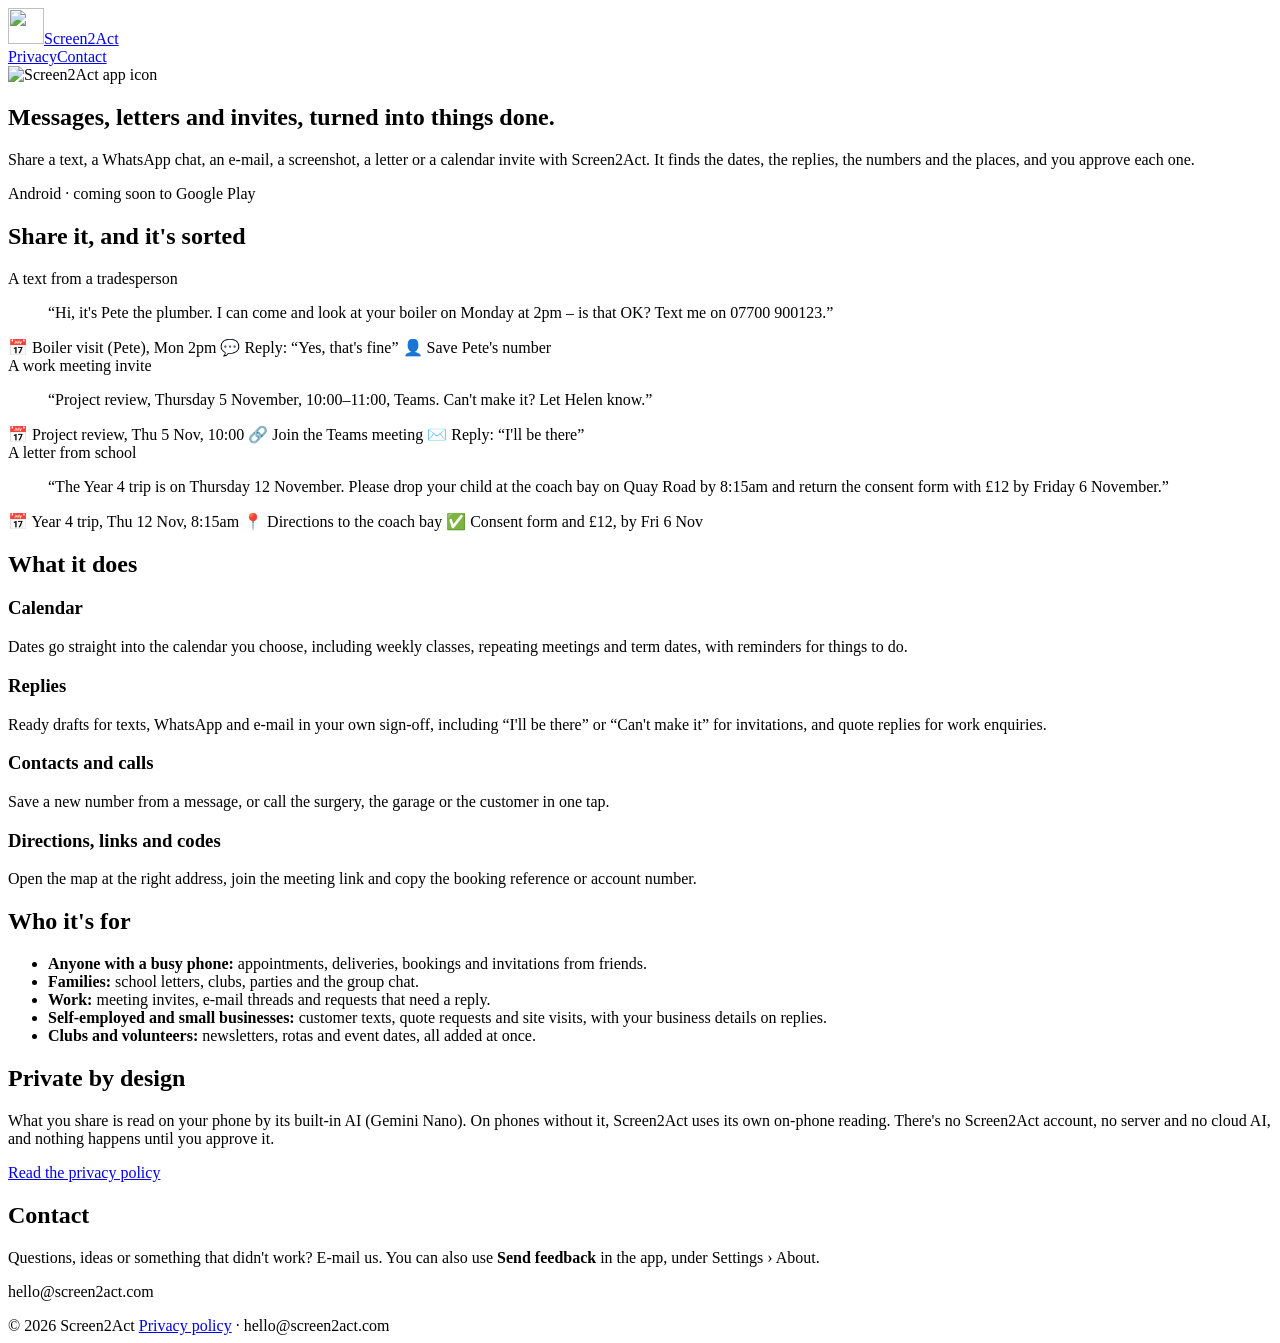
==== index.html @ 89990b45 "Add files via upload" ====
<!doctype html>
<html lang="en-GB">
<head>
<meta charset="utf-8">
<meta name="viewport" content="width=device-width, initial-scale=1, viewport-fit=cover">
<title>Screen2Act</title>
<meta name="description" content="Screen2Act turns messages, e-mails, letters, screenshots and invites into calendar dates, replies, contacts and to-dos, on your Android phone. Private by design.">
<link rel="icon" href="/favicon.ico" sizes="any">
<link rel="icon" type="image/png" href="/assets/favicon-32.png">
<link rel="apple-touch-icon" href="/assets/apple-touch-icon.png">
<link rel="stylesheet" href="/assets/site.css">
</head>
<body>
<div class="wrap">
  <header class="top">
    <a class="brand" href="/"><img src="/assets/logo.png" alt="" width="36" height="36">Screen2Act</a>
    <nav><a href="/privacy/">Privacy</a><a href="#contact">Contact</a></nav>
  </header>

  <main>
    <section class="hero">
      <img class="icon" src="/assets/logo.png" alt="Screen2Act app icon" width="88" height="88">
      <h1>Messages, letters and invites, turned into things done.</h1>
      <p class="lead">Share a text, a WhatsApp chat, an e-mail, a screenshot, a letter or a calendar invite with Screen2Act. It finds the dates, the replies, the numbers and the places, and you approve each one.</p>
      <span class="badge">Android · coming soon to Google Play</span>
    </section>

    <section aria-label="Examples">
      <h2>Share it, and it's sorted</h2>
      <div class="examples">
        <div class="example">
          <span class="from">A text from a tradesperson</span>
          <blockquote>“Hi, it's Pete the plumber. I can come and look at your boiler on Monday at 2pm – is that OK? Text me on 07700 900123.”</blockquote>
          <div class="chips">
            <span class="chip">📅 Boiler visit (Pete), Mon 2pm</span>
            <span class="chip">💬 Reply: “Yes, that's fine”</span>
            <span class="chip">👤 Save Pete's number</span>
          </div>
        </div>
        <div class="example">
          <span class="from">A work meeting invite</span>
          <blockquote>“Project review, Thursday 5 November, 10:00–11:00, Teams. Can't make it? Let Helen know.”</blockquote>
          <div class="chips">
            <span class="chip">📅 Project review, Thu 5 Nov, 10:00</span>
            <span class="chip">🔗 Join the Teams meeting</span>
            <span class="chip">✉️ Reply: “I'll be there”</span>
          </div>
        </div>
        <div class="example">
          <span class="from">A letter from school</span>
          <blockquote>“The Year 4 trip is on Thursday 12 November. Please drop your child at the coach bay on Quay Road by 8:15am and return the consent form with £12 by Friday 6 November.”</blockquote>
          <div class="chips">
            <span class="chip">📅 Year 4 trip, Thu 12 Nov, 8:15am</span>
            <span class="chip">📍 Directions to the coach bay</span>
            <span class="chip">✅ Consent form and £12, by Fri 6 Nov</span>
          </div>
        </div>
      </div>
    </section>

    <section>
      <h2>What it does</h2>
      <div class="features">
        <div><h3>Calendar</h3><p>Dates go straight into the calendar you choose, including weekly classes, repeating meetings and term dates, with reminders for things to do.</p></div>
        <div><h3>Replies</h3><p>Ready drafts for texts, WhatsApp and e-mail in your own sign-off, including “I'll be there” or “Can't make it” for invitations, and quote replies for work enquiries.</p></div>
        <div><h3>Contacts and calls</h3><p>Save a new number from a message, or call the surgery, the garage or the customer in one tap.</p></div>
        <div><h3>Directions, links and codes</h3><p>Open the map at the right address, join the meeting link and copy the booking reference or account number.</p></div>
      </div>
    </section>

    <section>
      <h2>Who it's for</h2>
      <ul>
        <li><strong>Anyone with a busy phone:</strong> appointments, deliveries, bookings and invitations from friends.</li>
        <li><strong>Families:</strong> school letters, clubs, parties and the group chat.</li>
        <li><strong>Work:</strong> meeting invites, e-mail threads and requests that need a reply.</li>
        <li><strong>Self-employed and small businesses:</strong> customer texts, quote requests and site visits, with your business details on replies.</li>
        <li><strong>Clubs and volunteers:</strong> newsletters, rotas and event dates, all added at once.</li>
      </ul>
    </section>

    <section class="promise">
      <h2>Private by design</h2>
      <p>What you share is read on your phone by its built-in AI (Gemini Nano). On phones without it, Screen2Act uses its own on-phone reading. There's no Screen2Act account, no server and no cloud AI, and nothing happens until you approve it.</p>
      <p><a href="/privacy/">Read the privacy policy</a></p>
    </section>

    <section id="contact">
      <h2>Contact</h2>
      <p>Questions, ideas or something that didn't work? E-mail us. You can also use <strong>Send feedback</strong> in the app, under Settings › About.</p>
      <p class="mail">hello@screen2act.com</p>
    </section>
  </main>

  <footer>
    <span>© 2026 Screen2Act</span>
    <span><a href="/privacy/">Privacy policy</a> · hello@screen2act.com</span>
  </footer>
</div>
</body>
</html>
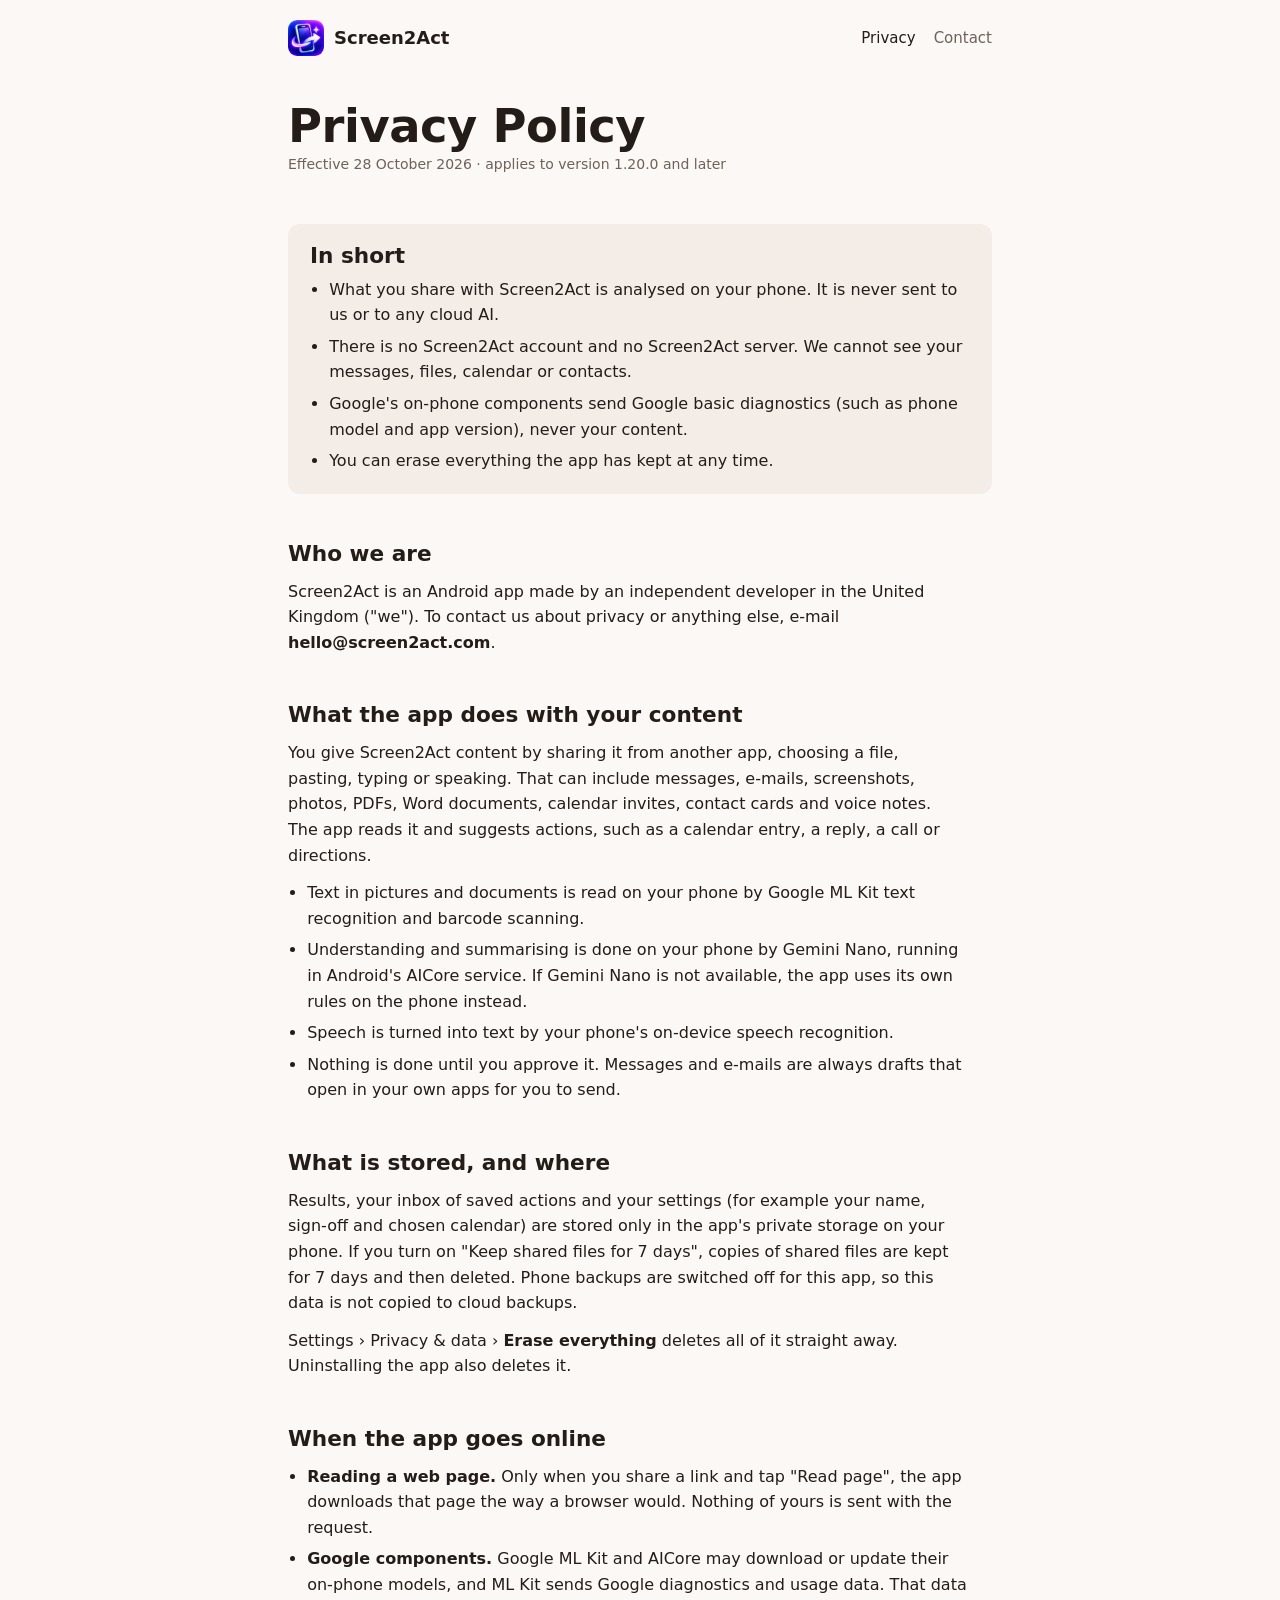
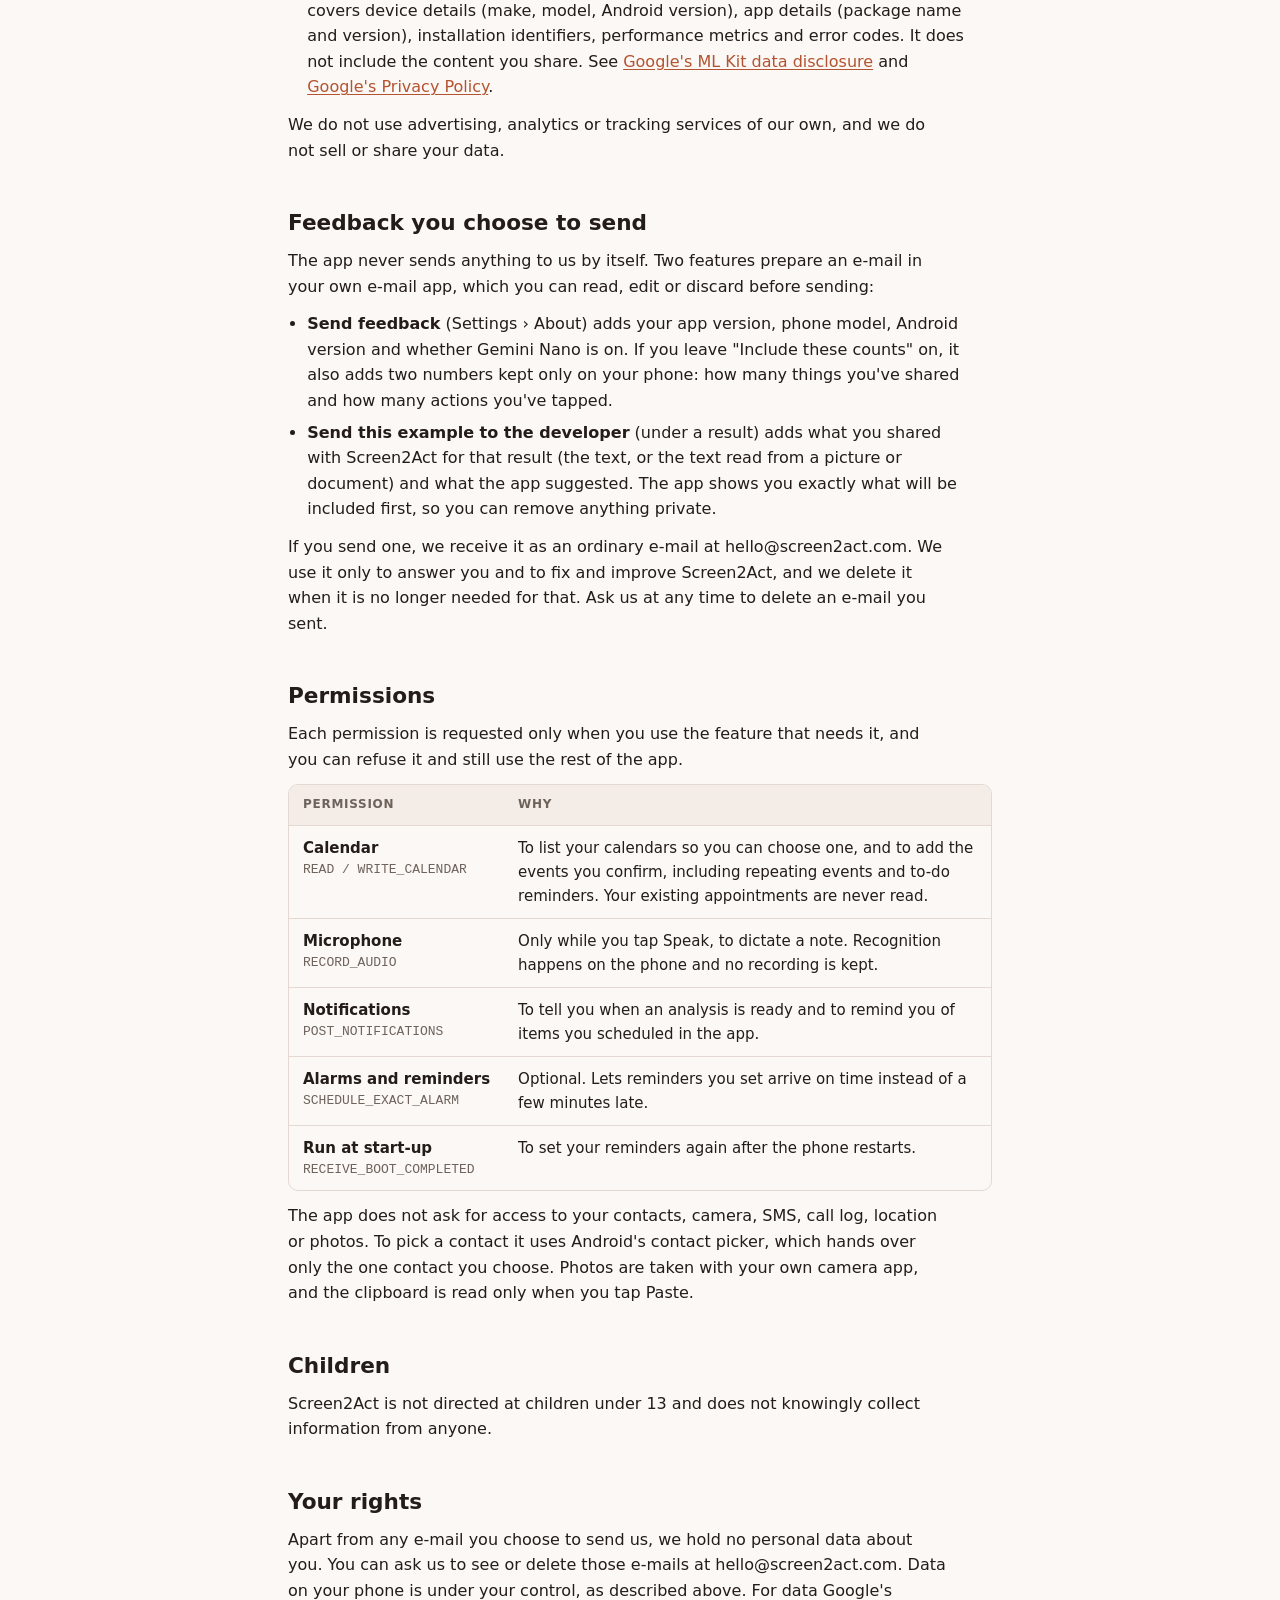
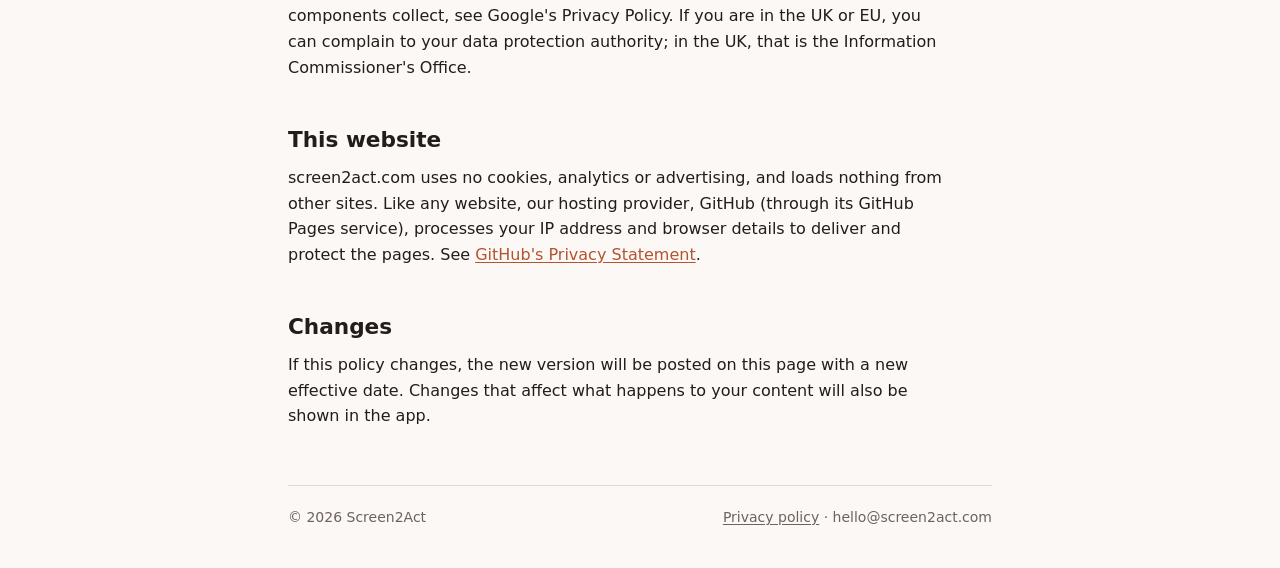
==== commit 4496fe5c: "Add files via upload" ====
--- a/index.html
+++ b/index.html
@@ -3,8 +3,8 @@
 <head>
 <meta charset="utf-8">
 <meta name="viewport" content="width=device-width, initial-scale=1, viewport-fit=cover">
-<title>Screen2Act</title>
-<meta name="description" content="Screen2Act turns messages, e-mails, letters, screenshots and invites into calendar dates, replies, contacts and to-dos, on your Android phone. Private by design.">
+<title>Privacy Policy · Screen2Act</title>
+<meta name="description" content="How Screen2Act handles your information: everything you share is analysed on your phone and never sent to us.">
 <link rel="icon" href="/favicon.ico" sizes="any">
 <link rel="icon" type="image/png" href="/assets/favicon-32.png">
 <link rel="apple-touch-icon" href="/assets/apple-touch-icon.png">
@@ -14,82 +14,105 @@
 <div class="wrap">
   <header class="top">
     <a class="brand" href="/"><img src="/assets/logo.png" alt="" width="36" height="36">Screen2Act</a>
-    <nav><a href="/privacy/">Privacy</a><a href="#contact">Contact</a></nav>
+    <nav><a href="/privacy/" aria-current="page">Privacy</a><a href="/#contact">Contact</a></nav>
   </header>
 
   <main>
-    <section class="hero">
-      <img class="icon" src="/assets/logo.png" alt="Screen2Act app icon" width="88" height="88">
-      <h1>Messages, letters and invites, turned into things done.</h1>
-      <p class="lead">Share a text, a WhatsApp chat, an e-mail, a screenshot, a letter or a calendar invite with Screen2Act. It finds the dates, the replies, the numbers and the places, and you approve each one.</p>
-      <span class="badge">Android · coming soon to Google Play</span>
-    </section>
+  <header>
+        <h1>Privacy Policy</h1>
+    <p class="meta">Effective 28 October 2026 · applies to version 1.20.0 and later</p>
+  </header>
 
-    <section aria-label="Examples">
-      <h2>Share it, and it's sorted</h2>
-      <div class="examples">
-        <div class="example">
-          <span class="from">A text from a tradesperson</span>
-          <blockquote>“Hi, it's Pete the plumber. I can come and look at your boiler on Monday at 2pm – is that OK? Text me on 07700 900123.”</blockquote>
-          <div class="chips">
-            <span class="chip">📅 Boiler visit (Pete), Mon 2pm</span>
-            <span class="chip">💬 Reply: “Yes, that's fine”</span>
-            <span class="chip">👤 Save Pete's number</span>
-          </div>
-        </div>
-        <div class="example">
-          <span class="from">A work meeting invite</span>
-          <blockquote>“Project review, Thursday 5 November, 10:00–11:00, Teams. Can't make it? Let Helen know.”</blockquote>
-          <div class="chips">
-            <span class="chip">📅 Project review, Thu 5 Nov, 10:00</span>
-            <span class="chip">🔗 Join the Teams meeting</span>
-            <span class="chip">✉️ Reply: “I'll be there”</span>
-          </div>
-        </div>
-        <div class="example">
-          <span class="from">A letter from school</span>
-          <blockquote>“The Year 4 trip is on Thursday 12 November. Please drop your child at the coach bay on Quay Road by 8:15am and return the consent form with £12 by Friday 6 November.”</blockquote>
-          <div class="chips">
-            <span class="chip">📅 Year 4 trip, Thu 12 Nov, 8:15am</span>
-            <span class="chip">📍 Directions to the coach bay</span>
-            <span class="chip">✅ Consent form and £12, by Fri 6 Nov</span>
-          </div>
-        </div>
-      </div>
-    </section>
+  <div class="short">
+    <h2>In short</h2>
+    <ul>
+      <li>What you share with Screen2Act is analysed on your phone. It is never sent to us or to any cloud AI.</li>
+      <li>There is no Screen2Act account and no Screen2Act server. We cannot see your messages, files, calendar or contacts.</li>
+      <li>Google's on-phone components send Google basic diagnostics (such as phone model and app version), never your content.</li>
+      <li>You can erase everything the app has kept at any time.</li>
+    </ul>
+  </div>
 
-    <section>
-      <h2>What it does</h2>
-      <div class="features">
-        <div><h3>Calendar</h3><p>Dates go straight into the calendar you choose, including weekly classes, repeating meetings and term dates, with reminders for things to do.</p></div>
-        <div><h3>Replies</h3><p>Ready drafts for texts, WhatsApp and e-mail in your own sign-off, including “I'll be there” or “Can't make it” for invitations, and quote replies for work enquiries.</p></div>
-        <div><h3>Contacts and calls</h3><p>Save a new number from a message, or call the surgery, the garage or the customer in one tap.</p></div>
-        <div><h3>Directions, links and codes</h3><p>Open the map at the right address, join the meeting link and copy the booking reference or account number.</p></div>
-      </div>
-    </section>
+  <section>
+    <h2>Who we are</h2>
+    <p>Screen2Act is an Android app made by an independent developer in the United Kingdom ("we"). To contact us about privacy or anything else, e-mail <strong>hello@screen2act.com</strong>.</p>
+  </section>
 
-    <section>
-      <h2>Who it's for</h2>
-      <ul>
-        <li><strong>Anyone with a busy phone:</strong> appointments, deliveries, bookings and invitations from friends.</li>
-        <li><strong>Families:</strong> school letters, clubs, parties and the group chat.</li>
-        <li><strong>Work:</strong> meeting invites, e-mail threads and requests that need a reply.</li>
-        <li><strong>Self-employed and small businesses:</strong> customer texts, quote requests and site visits, with your business details on replies.</li>
-        <li><strong>Clubs and volunteers:</strong> newsletters, rotas and event dates, all added at once.</li>
-      </ul>
-    </section>
+  <section>
+    <h2>What the app does with your content</h2>
+    <p>You give Screen2Act content by sharing it from another app, choosing a file, pasting, typing or speaking. That can include messages, e-mails, screenshots, photos, PDFs, Word documents, calendar invites, contact cards and voice notes. The app reads it and suggests actions, such as a calendar entry, a reply, a call or directions.</p>
+    <ul>
+      <li>Text in pictures and documents is read on your phone by Google ML Kit text recognition and barcode scanning.</li>
+      <li>Understanding and summarising is done on your phone by Gemini Nano, running in Android's AICore service. If Gemini Nano is not available, the app uses its own rules on the phone instead.</li>
+      <li>Speech is turned into text by your phone's on-device speech recognition.</li>
+      <li>Nothing is done until you approve it. Messages and e-mails are always drafts that open in your own apps for you to send.</li>
+    </ul>
+  </section>
 
-    <section class="promise">
-      <h2>Private by design</h2>
-      <p>What you share is read on your phone by its built-in AI (Gemini Nano). On phones without it, Screen2Act uses its own on-phone reading. There's no Screen2Act account, no server and no cloud AI, and nothing happens until you approve it.</p>
-      <p><a href="/privacy/">Read the privacy policy</a></p>
-    </section>
+  <section>
+    <h2>What is stored, and where</h2>
+    <p>Results, your inbox of saved actions and your settings (for example your name, sign-off and chosen calendar) are stored only in the app's private storage on your phone. If you turn on "Keep shared files for 7 days", copies of shared files are kept for 7 days and then deleted. Phone backups are switched off for this app, so this data is not copied to cloud backups.</p>
+    <p>Settings › Privacy &amp; data › <strong>Erase everything</strong> deletes all of it straight away. Uninstalling the app also deletes it.</p>
+  </section>
 
-    <section id="contact">
-      <h2>Contact</h2>
-      <p>Questions, ideas or something that didn't work? E-mail us. You can also use <strong>Send feedback</strong> in the app, under Settings › About.</p>
-      <p class="mail">hello@screen2act.com</p>
-    </section>
+  <section>
+    <h2>When the app goes online</h2>
+    <ul>
+      <li><strong>Reading a web page.</strong> Only when you share a link and tap "Read page", the app downloads that page the way a browser would. Nothing of yours is sent with the request.</li>
+      <li><strong>Google components.</strong> Google ML Kit and AICore may download or update their on-phone models, and ML Kit sends Google diagnostics and usage data. That data covers device details (make, model, Android version), app details (package name and version), installation identifiers, performance metrics and error codes. It does not include the content you share. See <a href="https://developers.google.com/ml-kit/android-data-disclosure" rel="noopener">Google's ML Kit data disclosure</a> and <a href="https://policies.google.com/privacy" rel="noopener">Google's Privacy Policy</a>.</li>
+    </ul>
+    <p>We do not use advertising, analytics or tracking services of our own, and we do not sell or share your data.</p>
+  </section>
+
+  <section>
+    <h2>Feedback you choose to send</h2>
+    <p>The app never sends anything to us by itself. Two features prepare an e-mail in your own e-mail app, which you can read, edit or discard before sending:</p>
+    <ul>
+      <li><strong>Send feedback</strong> (Settings › About) adds your app version, phone model, Android version and whether Gemini Nano is on. If you leave "Include these counts" on, it also adds two numbers kept only on your phone: how many things you've shared and how many actions you've tapped.</li>
+      <li><strong>Send this example to the developer</strong> (under a result) adds what you shared with Screen2Act for that result (the text, or the text read from a picture or document) and what the app suggested. The app shows you exactly what will be included first, so you can remove anything private.</li>
+    </ul>
+    <p>If you send one, we receive it as an ordinary e-mail at hello@screen2act.com. We use it only to answer you and to fix and improve Screen2Act, and we delete it when it is no longer needed for that. Ask us at any time to delete an e-mail you sent.</p>
+  </section>
+
+  <section>
+    <h2>Permissions</h2>
+    <p>Each permission is requested only when you use the feature that needs it, and you can refuse it and still use the rest of the app.</p>
+    <div class="table">
+      <table>
+        <thead><tr><th>Permission</th><th>Why</th></tr></thead>
+        <tbody>
+          <tr><td>Calendar<code>READ / WRITE_CALENDAR</code></td><td>To list your calendars so you can choose one, and to add the events you confirm, including repeating events and to-do reminders. Your existing appointments are never read.</td></tr>
+          <tr><td>Microphone<code>RECORD_AUDIO</code></td><td>Only while you tap Speak, to dictate a note. Recognition happens on the phone and no recording is kept.</td></tr>
+          <tr><td>Notifications<code>POST_NOTIFICATIONS</code></td><td>To tell you when an analysis is ready and to remind you of items you scheduled in the app.</td></tr>
+          <tr><td>Alarms and reminders<code>SCHEDULE_EXACT_ALARM</code></td><td>Optional. Lets reminders you set arrive on time instead of a few minutes late.</td></tr>
+          <tr><td>Run at start-up<code>RECEIVE_BOOT_COMPLETED</code></td><td>To set your reminders again after the phone restarts.</td></tr>
+        </tbody>
+      </table>
+    </div>
+    <p>The app does not ask for access to your contacts, camera, SMS, call log, location or photos. To pick a contact it uses Android's contact picker, which hands over only the one contact you choose. Photos are taken with your own camera app, and the clipboard is read only when you tap Paste.</p>
+  </section>
+
+  <section>
+    <h2>Children</h2>
+    <p>Screen2Act is not directed at children under 13 and does not knowingly collect information from anyone.</p>
+  </section>
+
+  <section>
+    <h2>Your rights</h2>
+    <p>Apart from any e-mail you choose to send us, we hold no personal data about you. You can ask us to see or delete those e-mails at hello@screen2act.com. Data on your phone is under your control, as described above. For data Google's components collect, see Google's Privacy Policy. If you are in the UK or EU, you can complain to your data protection authority; in the UK, that is the Information Commissioner's Office.</p>
+  </section>
+
+  <section>
+    <h2>This website</h2>
+    <p>screen2act.com uses no cookies, analytics or advertising, and loads nothing from other sites. Like any website, our hosting provider, GitHub (through its GitHub Pages service), processes your IP address and browser details to deliver and protect the pages. See <a href="https://docs.github.com/en/site-policy/privacy-policies/github-general-privacy-statement" rel="noopener">GitHub's Privacy Statement</a>.</p>
+  </section>
+
+  <section>
+    <h2>Changes</h2>
+    <p>If this policy changes, the new version will be posted on this page with a new effective date. Changes that affect what happens to your content will also be shown in the app.</p>
+  </section>
+
+  
   </main>
 
   <footer>
--- a/assets/site.css
+++ b/assets/site.css
@@ -0,0 +1,69 @@
+/* Screen2Act website. System fonts only: no third-party requests, no cookies, no trackers. */
+:root {
+  --bg: #FBF8F6; --surface: #F3ECE7; --ink: #241C18; --muted: #6E625B; --line: #E4D9D2;
+  --accent: #B4532F; --accent-ink: #FFFFFF; --violet: #5B3FD6;
+  --display: ui-rounded, "SF Pro Rounded", "Segoe UI Variable Display", "Segoe UI", system-ui, -apple-system, Roboto, sans-serif;
+  --body: system-ui, -apple-system, "Segoe UI", Roboto, "Helvetica Neue", Arial, sans-serif;
+  color-scheme: light;
+}
+@media (prefers-color-scheme: dark) {
+  :root { --bg: #1A1614; --surface: #252019; --ink: #EFE7E2; --muted: #A99C94; --line: #3A322D;
+    --accent: #E58A66; --accent-ink: #1A1614; --violet: #A894FF; color-scheme: dark; }
+}
+* { box-sizing: border-box; }
+html { -webkit-text-size-adjust: 100%; }
+body { margin: 0; background: var(--bg); color: var(--ink); font: 16px/1.6 var(--body);
+  padding-left: max(16px, env(safe-area-inset-left, 0px)); padding-right: max(16px, env(safe-area-inset-right, 0px)); }
+a { color: var(--accent); text-underline-offset: 2px; }
+a:focus-visible, .button:focus-visible { outline: 2px solid var(--accent); outline-offset: 3px; border-radius: 6px; }
+img { max-width: 100%; height: auto; }
+
+.wrap { max-width: 44rem; margin: 0 auto; }
+.top { display: flex; align-items: center; justify-content: space-between; gap: 12px; padding-block: 20px; }
+.brand { display: flex; align-items: center; gap: 10px; color: var(--ink); text-decoration: none; font-weight: 700; font-family: var(--display); font-size: 18px; }
+.brand img { width: 36px; height: 36px; border-radius: 9px; }
+.top nav { display: flex; gap: 18px; font-size: 15px; }
+.top nav a { color: var(--muted); text-decoration: none; }
+.top nav a:hover, .top nav a[aria-current] { color: var(--ink); }
+
+main { display: flex; flex-direction: column; gap: 48px; padding-block: 24px 56px; }
+h1, h2 { font-family: var(--display); line-height: 1.15; margin: 0; text-wrap: balance; }
+h1 { font-size: clamp(2rem, 6vw, 2.9rem); letter-spacing: -0.01em; }
+h2 { font-size: 1.35rem; }
+p, li { margin: 0; max-width: 65ch; }
+ul { margin: 0; padding-left: 1.2em; display: flex; flex-direction: column; gap: 6px; }
+section { display: flex; flex-direction: column; gap: 12px; }
+
+/* Home */
+.hero { display: flex; flex-direction: column; gap: 18px; }
+.hero .lead { font-size: 1.15rem; color: var(--muted); }
+.hero img.icon { width: 88px; height: 88px; border-radius: 22px; }
+.badge { display: inline-flex; align-self: flex-start; gap: 8px; align-items: center; background: var(--surface); color: var(--ink);
+  border: 1px solid var(--line); border-radius: 999px; padding: 8px 16px; font-size: 15px; font-weight: 600; }
+.examples { display: grid; grid-template-columns: 1fr; gap: 16px; }
+.example { min-width: 0; align-content: start; background: var(--surface); border-radius: 16px; padding: 20px; display: grid; gap: 14px; }
+.example .from { font-size: 13px; letter-spacing: .06em; text-transform: uppercase; color: var(--muted); font-weight: 600; }
+.example blockquote { margin: 0; font-style: italic; border-left: 3px solid var(--line); padding-left: 12px; }
+.chips { display: flex; flex-wrap: wrap; gap: 8px; }
+.chip { background: var(--bg); border: 1px solid var(--line); border-radius: 999px; padding: 6px 12px; font-size: 14px; }
+.features { display: grid; grid-template-columns: repeat(auto-fit, minmax(15rem, 1fr)); gap: 20px; }
+.features div { display: flex; flex-direction: column; gap: 4px; min-width: 0; }
+.features h3 { margin: 0; font-size: 1rem; }
+.features p { color: var(--muted); }
+.promise { border: 1px solid var(--line); border-radius: 16px; padding: 20px; display: flex; flex-direction: column; gap: 10px; }
+.mail { font-weight: 600; font-size: 1.1rem; }
+
+/* Policy pages */
+.meta { color: var(--muted); font-size: 14px; }
+.short { background: var(--surface); border-radius: 12px; padding: 20px 22px; display: flex; flex-direction: column; gap: 8px; }
+.table { overflow-x: auto; border: 1px solid var(--line); border-radius: 10px; }
+table { border-collapse: collapse; width: 100%; min-width: 520px; font-size: 15px; }
+th, td { text-align: left; vertical-align: top; padding: 10px 14px; border-bottom: 1px solid var(--line); }
+tr:last-child td { border-bottom: 0; }
+th { font-size: 12px; letter-spacing: .06em; text-transform: uppercase; color: var(--muted); font-weight: 600; background: var(--surface); }
+td:first-child { font-weight: 600; white-space: nowrap; }
+code { font-size: 13px; color: var(--muted); font-weight: 400; display: block; }
+
+footer { border-top: 1px solid var(--line); padding-block: 20px 40px; color: var(--muted); font-size: 14px;
+  display: flex; flex-wrap: wrap; gap: 8px 20px; justify-content: space-between; }
+footer a { color: var(--muted); }
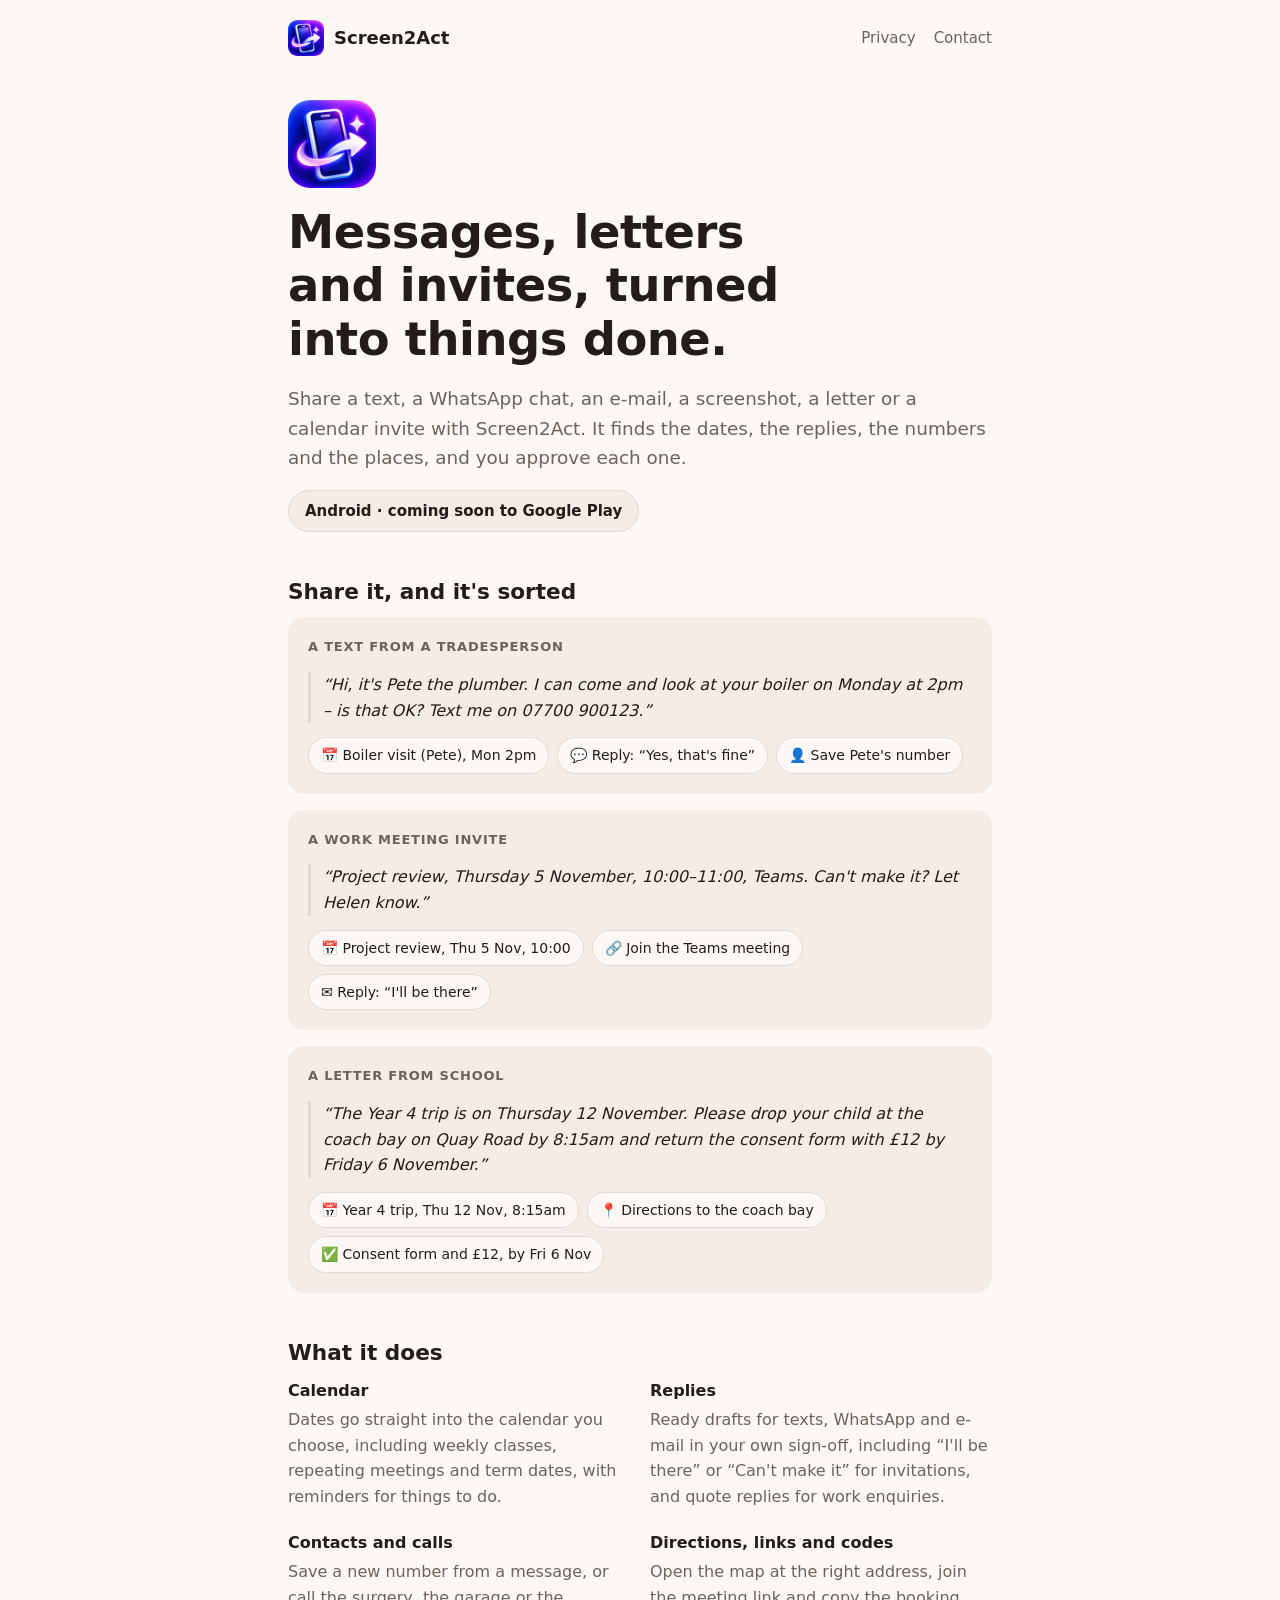
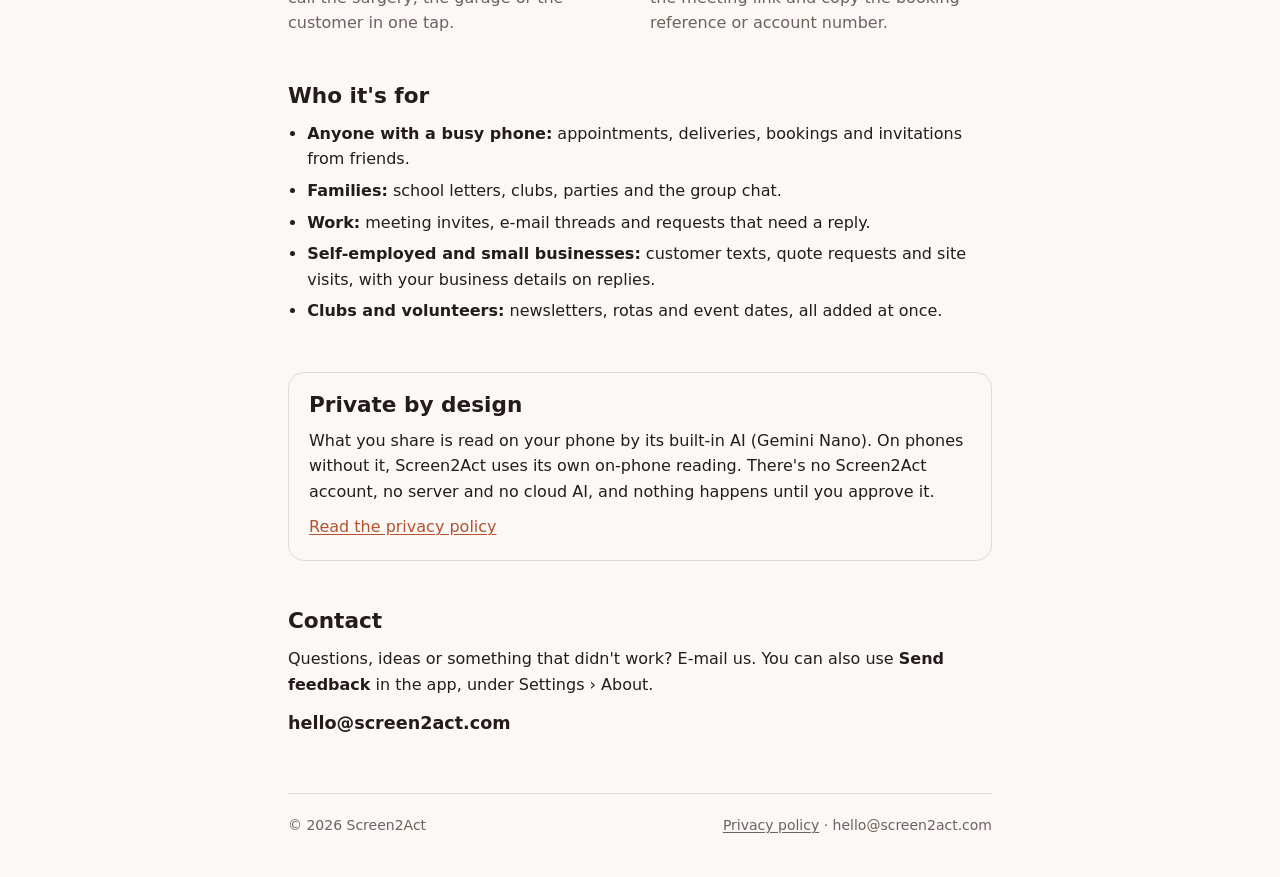
==== commit 27e6bf1f: "Add files via upload" ====
--- a/index.html
+++ b/index.html
@@ -3,8 +3,8 @@
 <head>
 <meta charset="utf-8">
 <meta name="viewport" content="width=device-width, initial-scale=1, viewport-fit=cover">
-<title>Privacy Policy · Screen2Act</title>
-<meta name="description" content="How Screen2Act handles your information: everything you share is analysed on your phone and never sent to us.">
+<title>Screen2Act</title>
+<meta name="description" content="Screen2Act turns messages, e-mails, letters, screenshots and invites into calendar dates, replies, contacts and to-dos, on your Android phone. Private by design.">
 <link rel="icon" href="/favicon.ico" sizes="any">
 <link rel="icon" type="image/png" href="/assets/favicon-32.png">
 <link rel="apple-touch-icon" href="/assets/apple-touch-icon.png">
@@ -14,105 +14,82 @@
 <div class="wrap">
   <header class="top">
     <a class="brand" href="/"><img src="/assets/logo.png" alt="" width="36" height="36">Screen2Act</a>
-    <nav><a href="/privacy/" aria-current="page">Privacy</a><a href="/#contact">Contact</a></nav>
+    <nav><a href="/privacy/">Privacy</a><a href="#contact">Contact</a></nav>
   </header>
 
   <main>
-  <header>
-        <h1>Privacy Policy</h1>
-    <p class="meta">Effective 28 October 2026 · applies to version 1.20.0 and later</p>
-  </header>
+    <section class="hero">
+      <img class="icon" src="/assets/logo.png" alt="Screen2Act app icon" width="88" height="88">
+      <h1>Messages, letters and invites, turned into things done.</h1>
+      <p class="lead">Share a text, a WhatsApp chat, an e-mail, a screenshot, a letter or a calendar invite with Screen2Act. It finds the dates, the replies, the numbers and the places, and you approve each one.</p>
+      <span class="badge">Android · coming soon to Google Play</span>
+    </section>
 
-  <div class="short">
-    <h2>In short</h2>
-    <ul>
-      <li>What you share with Screen2Act is analysed on your phone. It is never sent to us or to any cloud AI.</li>
-      <li>There is no Screen2Act account and no Screen2Act server. We cannot see your messages, files, calendar or contacts.</li>
-      <li>Google's on-phone components send Google basic diagnostics (such as phone model and app version), never your content.</li>
-      <li>You can erase everything the app has kept at any time.</li>
-    </ul>
-  </div>
+    <section aria-label="Examples">
+      <h2>Share it, and it's sorted</h2>
+      <div class="examples">
+        <div class="example">
+          <span class="from">A text from a tradesperson</span>
+          <blockquote>“Hi, it's Pete the plumber. I can come and look at your boiler on Monday at 2pm – is that OK? Text me on 07700 900123.”</blockquote>
+          <div class="chips">
+            <span class="chip">📅 Boiler visit (Pete), Mon 2pm</span>
+            <span class="chip">💬 Reply: “Yes, that's fine”</span>
+            <span class="chip">👤 Save Pete's number</span>
+          </div>
+        </div>
+        <div class="example">
+          <span class="from">A work meeting invite</span>
+          <blockquote>“Project review, Thursday 5 November, 10:00–11:00, Teams. Can't make it? Let Helen know.”</blockquote>
+          <div class="chips">
+            <span class="chip">📅 Project review, Thu 5 Nov, 10:00</span>
+            <span class="chip">🔗 Join the Teams meeting</span>
+            <span class="chip">✉️ Reply: “I'll be there”</span>
+          </div>
+        </div>
+        <div class="example">
+          <span class="from">A letter from school</span>
+          <blockquote>“The Year 4 trip is on Thursday 12 November. Please drop your child at the coach bay on Quay Road by 8:15am and return the consent form with £12 by Friday 6 November.”</blockquote>
+          <div class="chips">
+            <span class="chip">📅 Year 4 trip, Thu 12 Nov, 8:15am</span>
+            <span class="chip">📍 Directions to the coach bay</span>
+            <span class="chip">✅ Consent form and £12, by Fri 6 Nov</span>
+          </div>
+        </div>
+      </div>
+    </section>
 
-  <section>
-    <h2>Who we are</h2>
-    <p>Screen2Act is an Android app made by an independent developer in the United Kingdom ("we"). To contact us about privacy or anything else, e-mail <strong>hello@screen2act.com</strong>.</p>
-  </section>
+    <section>
+      <h2>What it does</h2>
+      <div class="features">
+        <div><h3>Calendar</h3><p>Dates go straight into the calendar you choose, including weekly classes, repeating meetings and term dates, with reminders for things to do.</p></div>
+        <div><h3>Replies</h3><p>Ready drafts for texts, WhatsApp and e-mail in your own sign-off, including “I'll be there” or “Can't make it” for invitations, and quote replies for work enquiries.</p></div>
+        <div><h3>Contacts and calls</h3><p>Save a new number from a message, or call the surgery, the garage or the customer in one tap.</p></div>
+        <div><h3>Directions, links and codes</h3><p>Open the map at the right address, join the meeting link and copy the booking reference or account number.</p></div>
+      </div>
+    </section>
 
-  <section>
-    <h2>What the app does with your content</h2>
-    <p>You give Screen2Act content by sharing it from another app, choosing a file, pasting, typing or speaking. That can include messages, e-mails, screenshots, photos, PDFs, Word documents, calendar invites, contact cards and voice notes. The app reads it and suggests actions, such as a calendar entry, a reply, a call or directions.</p>
-    <ul>
-      <li>Text in pictures and documents is read on your phone by Google ML Kit text recognition and barcode scanning.</li>
-      <li>Understanding and summarising is done on your phone by Gemini Nano, running in Android's AICore service. If Gemini Nano is not available, the app uses its own rules on the phone instead.</li>
-      <li>Speech is turned into text by your phone's on-device speech recognition.</li>
-      <li>Nothing is done until you approve it. Messages and e-mails are always drafts that open in your own apps for you to send.</li>
-    </ul>
-  </section>
+    <section>
+      <h2>Who it's for</h2>
+      <ul>
+        <li><strong>Anyone with a busy phone:</strong> appointments, deliveries, bookings and invitations from friends.</li>
+        <li><strong>Families:</strong> school letters, clubs, parties and the group chat.</li>
+        <li><strong>Work:</strong> meeting invites, e-mail threads and requests that need a reply.</li>
+        <li><strong>Self-employed and small businesses:</strong> customer texts, quote requests and site visits, with your business details on replies.</li>
+        <li><strong>Clubs and volunteers:</strong> newsletters, rotas and event dates, all added at once.</li>
+      </ul>
+    </section>
 
-  <section>
-    <h2>What is stored, and where</h2>
-    <p>Results, your inbox of saved actions and your settings (for example your name, sign-off and chosen calendar) are stored only in the app's private storage on your phone. If you turn on "Keep shared files for 7 days", copies of shared files are kept for 7 days and then deleted. Phone backups are switched off for this app, so this data is not copied to cloud backups.</p>
-    <p>Settings › Privacy &amp; data › <strong>Erase everything</strong> deletes all of it straight away. Uninstalling the app also deletes it.</p>
-  </section>
+    <section class="promise">
+      <h2>Private by design</h2>
+      <p>What you share is read on your phone by its built-in AI (Gemini Nano). On phones without it, Screen2Act uses its own on-phone reading. There's no Screen2Act account, no server and no cloud AI, and nothing happens until you approve it.</p>
+      <p><a href="/privacy/">Read the privacy policy</a></p>
+    </section>
 
-  <section>
-    <h2>When the app goes online</h2>
-    <ul>
-      <li><strong>Reading a web page.</strong> Only when you share a link and tap "Read page", the app downloads that page the way a browser would. Nothing of yours is sent with the request.</li>
-      <li><strong>Google components.</strong> Google ML Kit and AICore may download or update their on-phone models, and ML Kit sends Google diagnostics and usage data. That data covers device details (make, model, Android version), app details (package name and version), installation identifiers, performance metrics and error codes. It does not include the content you share. See <a href="https://developers.google.com/ml-kit/android-data-disclosure" rel="noopener">Google's ML Kit data disclosure</a> and <a href="https://policies.google.com/privacy" rel="noopener">Google's Privacy Policy</a>.</li>
-    </ul>
-    <p>We do not use advertising, analytics or tracking services of our own, and we do not sell or share your data.</p>
-  </section>
-
-  <section>
-    <h2>Feedback you choose to send</h2>
-    <p>The app never sends anything to us by itself. Two features prepare an e-mail in your own e-mail app, which you can read, edit or discard before sending:</p>
-    <ul>
-      <li><strong>Send feedback</strong> (Settings › About) adds your app version, phone model, Android version and whether Gemini Nano is on. If you leave "Include these counts" on, it also adds two numbers kept only on your phone: how many things you've shared and how many actions you've tapped.</li>
-      <li><strong>Send this example to the developer</strong> (under a result) adds what you shared with Screen2Act for that result (the text, or the text read from a picture or document) and what the app suggested. The app shows you exactly what will be included first, so you can remove anything private.</li>
-    </ul>
-    <p>If you send one, we receive it as an ordinary e-mail at hello@screen2act.com. We use it only to answer you and to fix and improve Screen2Act, and we delete it when it is no longer needed for that. Ask us at any time to delete an e-mail you sent.</p>
-  </section>
-
-  <section>
-    <h2>Permissions</h2>
-    <p>Each permission is requested only when you use the feature that needs it, and you can refuse it and still use the rest of the app.</p>
-    <div class="table">
-      <table>
-        <thead><tr><th>Permission</th><th>Why</th></tr></thead>
-        <tbody>
-          <tr><td>Calendar<code>READ / WRITE_CALENDAR</code></td><td>To list your calendars so you can choose one, and to add the events you confirm, including repeating events and to-do reminders. Your existing appointments are never read.</td></tr>
-          <tr><td>Microphone<code>RECORD_AUDIO</code></td><td>Only while you tap Speak, to dictate a note. Recognition happens on the phone and no recording is kept.</td></tr>
-          <tr><td>Notifications<code>POST_NOTIFICATIONS</code></td><td>To tell you when an analysis is ready and to remind you of items you scheduled in the app.</td></tr>
-          <tr><td>Alarms and reminders<code>SCHEDULE_EXACT_ALARM</code></td><td>Optional. Lets reminders you set arrive on time instead of a few minutes late.</td></tr>
-          <tr><td>Run at start-up<code>RECEIVE_BOOT_COMPLETED</code></td><td>To set your reminders again after the phone restarts.</td></tr>
-        </tbody>
-      </table>
-    </div>
-    <p>The app does not ask for access to your contacts, camera, SMS, call log, location or photos. To pick a contact it uses Android's contact picker, which hands over only the one contact you choose. Photos are taken with your own camera app, and the clipboard is read only when you tap Paste.</p>
-  </section>
-
-  <section>
-    <h2>Children</h2>
-    <p>Screen2Act is not directed at children under 13 and does not knowingly collect information from anyone.</p>
-  </section>
-
-  <section>
-    <h2>Your rights</h2>
-    <p>Apart from any e-mail you choose to send us, we hold no personal data about you. You can ask us to see or delete those e-mails at hello@screen2act.com. Data on your phone is under your control, as described above. For data Google's components collect, see Google's Privacy Policy. If you are in the UK or EU, you can complain to your data protection authority; in the UK, that is the Information Commissioner's Office.</p>
-  </section>
-
-  <section>
-    <h2>This website</h2>
-    <p>screen2act.com uses no cookies, analytics or advertising, and loads nothing from other sites. Like any website, our hosting provider, GitHub (through its GitHub Pages service), processes your IP address and browser details to deliver and protect the pages. See <a href="https://docs.github.com/en/site-policy/privacy-policies/github-general-privacy-statement" rel="noopener">GitHub's Privacy Statement</a>.</p>
-  </section>
-
-  <section>
-    <h2>Changes</h2>
-    <p>If this policy changes, the new version will be posted on this page with a new effective date. Changes that affect what happens to your content will also be shown in the app.</p>
-  </section>
-
-  
+    <section id="contact">
+      <h2>Contact</h2>
+      <p>Questions, ideas or something that didn't work? E-mail us. You can also use <strong>Send feedback</strong> in the app, under Settings › About.</p>
+      <p class="mail">hello@screen2act.com</p>
+    </section>
   </main>
 
   <footer>
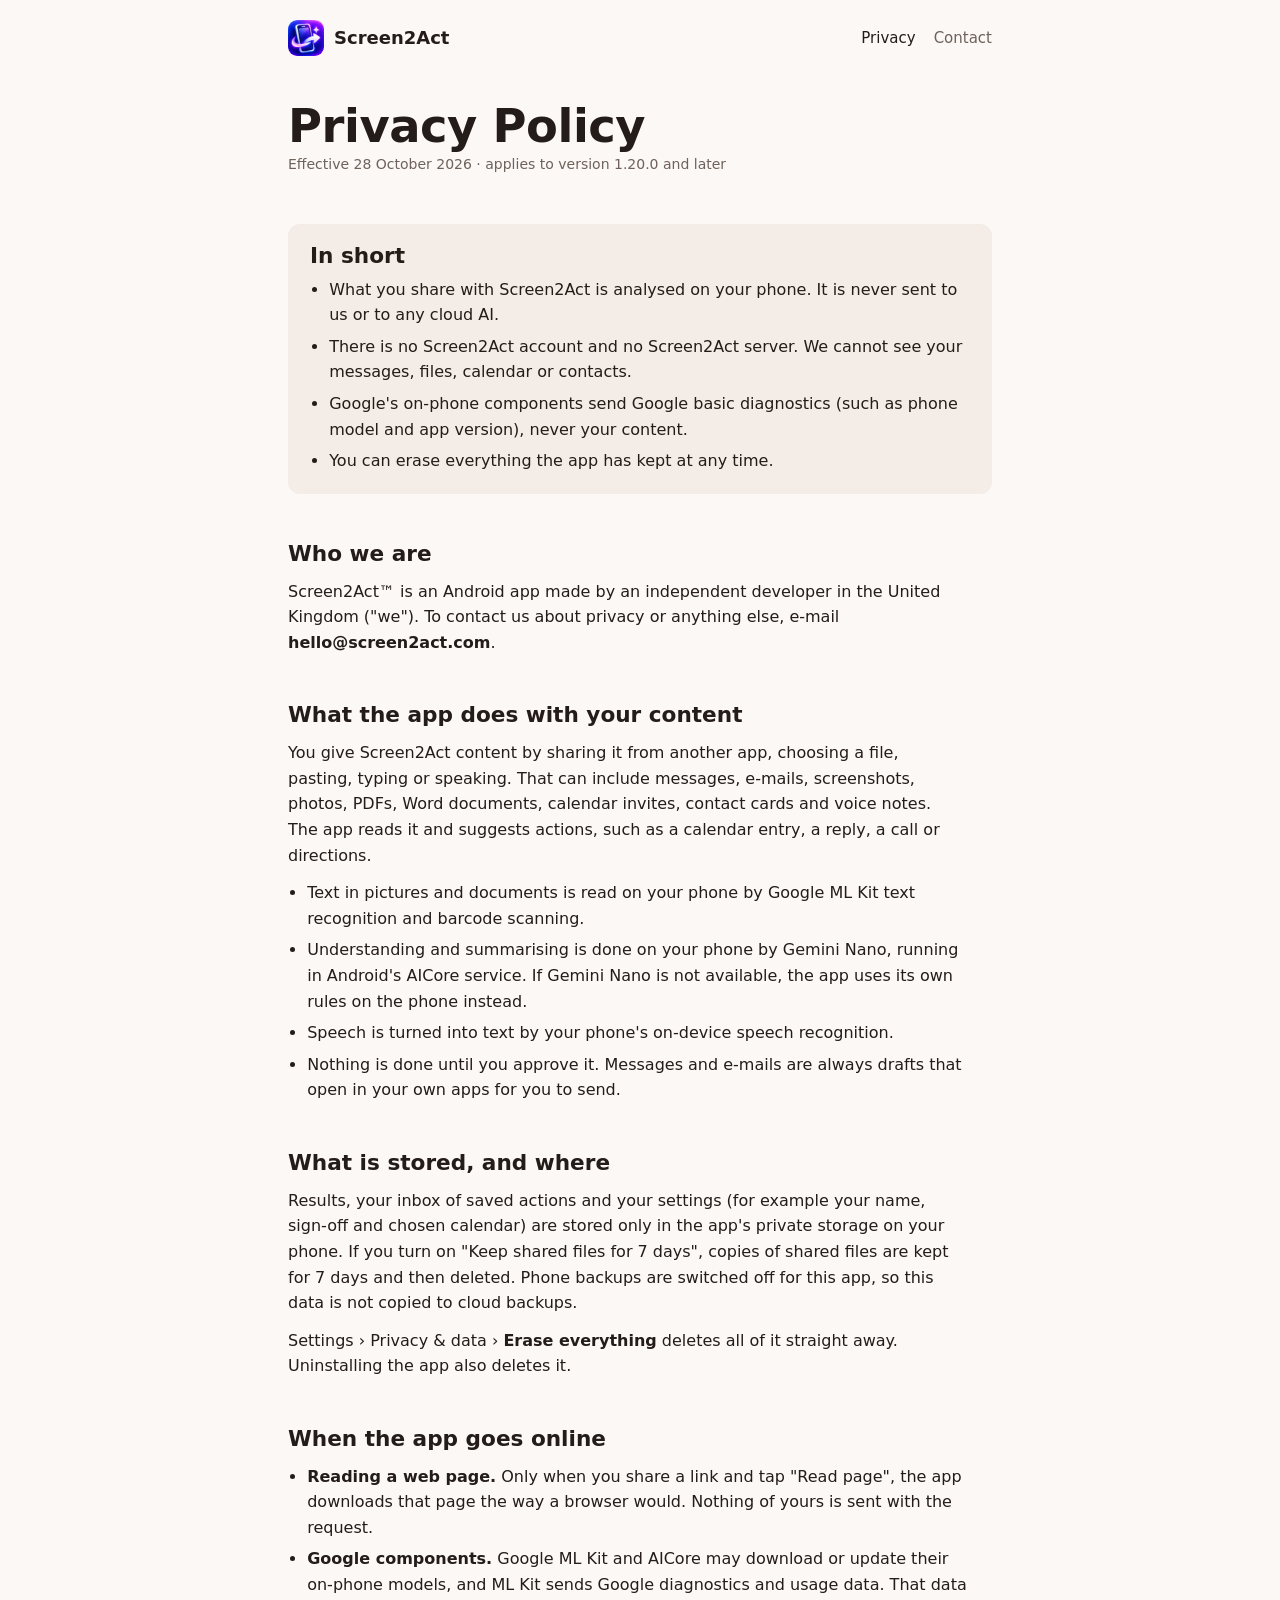
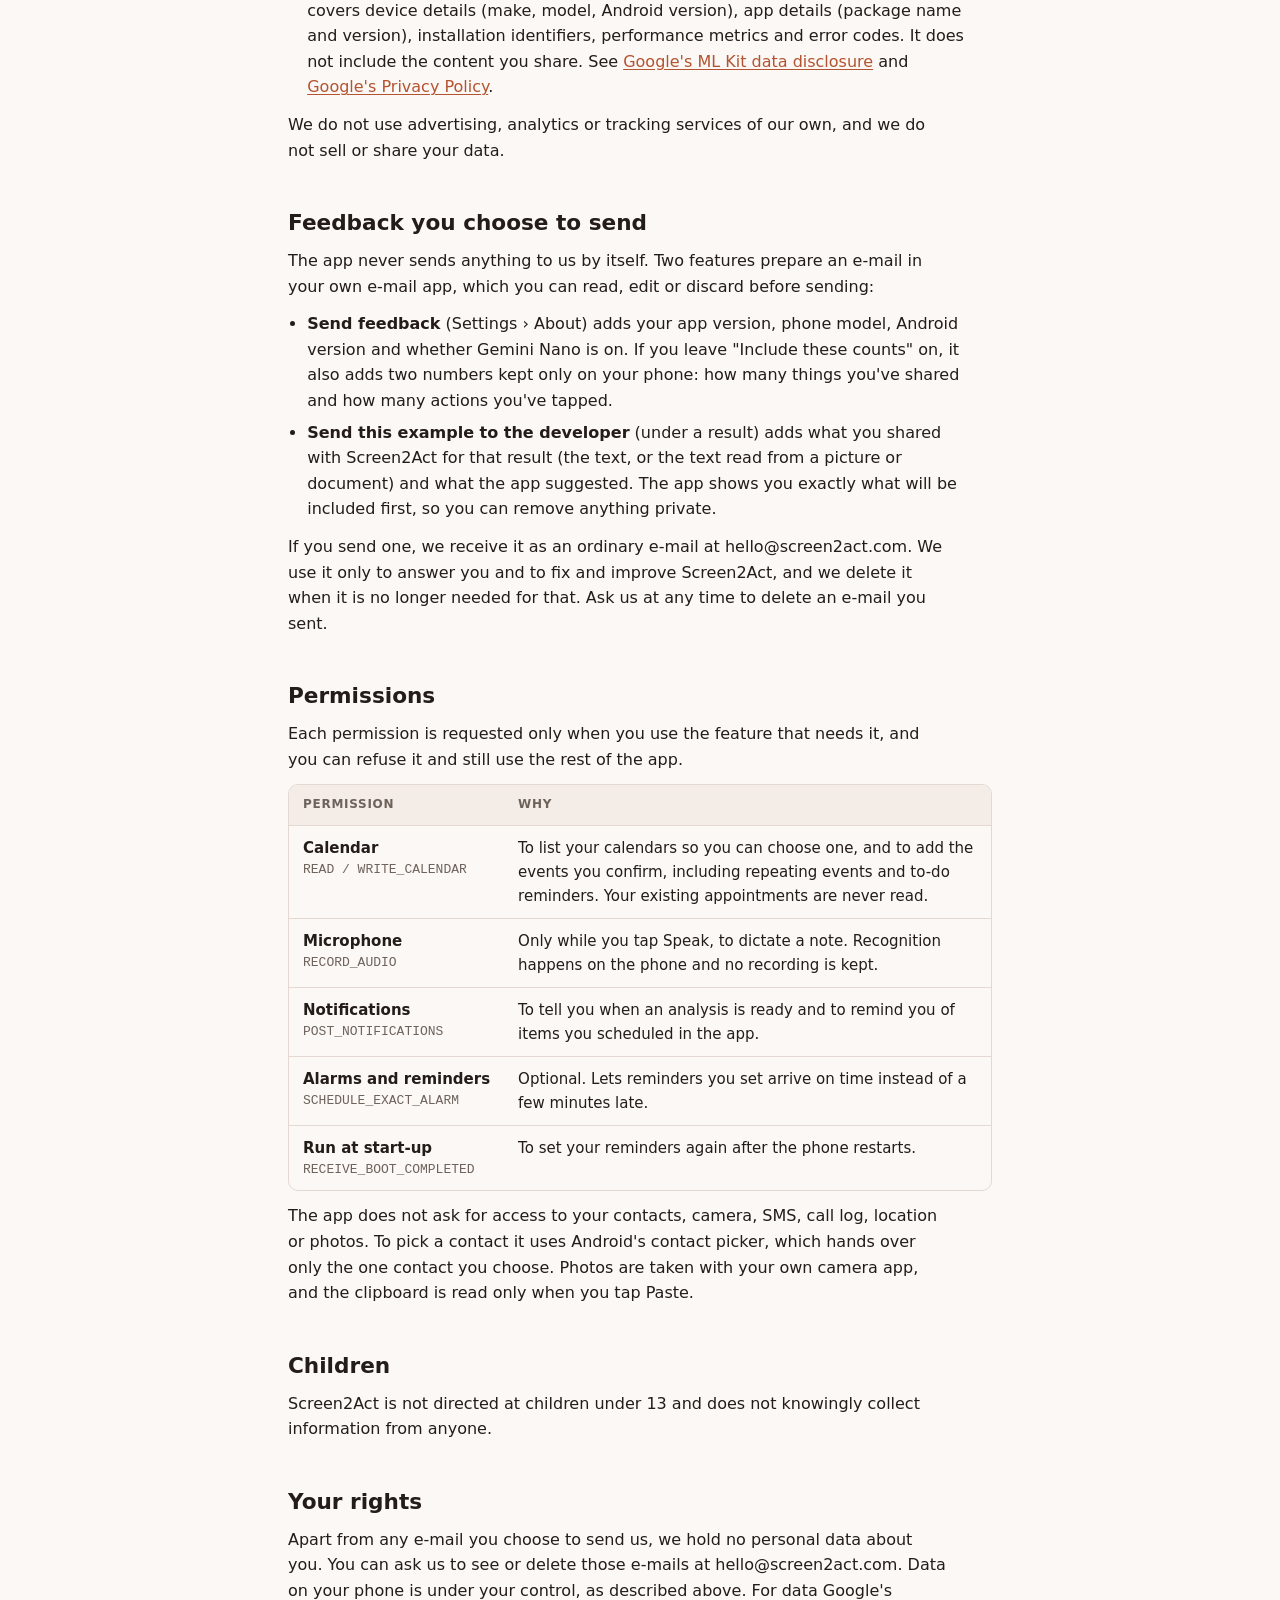
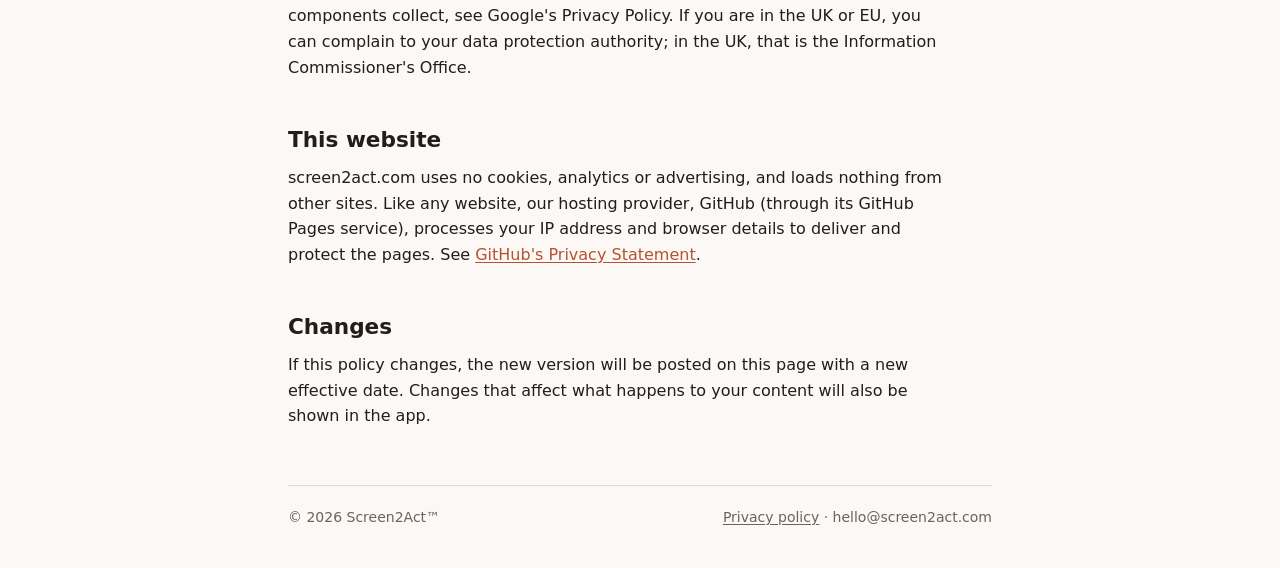
==== commit 72092dde: "Add files via upload" ====
--- a/index.html
+++ b/index.html
@@ -3,8 +3,8 @@
 <head>
 <meta charset="utf-8">
 <meta name="viewport" content="width=device-width, initial-scale=1, viewport-fit=cover">
-<title>Screen2Act</title>
-<meta name="description" content="Screen2Act turns messages, e-mails, letters, screenshots and invites into calendar dates, replies, contacts and to-dos, on your Android phone. Private by design.">
+<title>Privacy Policy · Screen2Act</title>
+<meta name="description" content="How Screen2Act handles your information: everything you share is analysed on your phone and never sent to us.">
 <link rel="icon" href="/favicon.ico" sizes="any">
 <link rel="icon" type="image/png" href="/assets/favicon-32.png">
 <link rel="apple-touch-icon" href="/assets/apple-touch-icon.png">
@@ -14,86 +14,109 @@
 <div class="wrap">
   <header class="top">
     <a class="brand" href="/"><img src="/assets/logo.png" alt="" width="36" height="36">Screen2Act</a>
-    <nav><a href="/privacy/">Privacy</a><a href="#contact">Contact</a></nav>
+    <nav><a href="/privacy/" aria-current="page">Privacy</a><a href="/#contact">Contact</a></nav>
   </header>
 
   <main>
-    <section class="hero">
-      <img class="icon" src="/assets/logo.png" alt="Screen2Act app icon" width="88" height="88">
-      <h1>Messages, letters and invites, turned into things done.</h1>
-      <p class="lead">Share a text, a WhatsApp chat, an e-mail, a screenshot, a letter or a calendar invite with Screen2Act. It finds the dates, the replies, the numbers and the places, and you approve each one.</p>
-      <span class="badge">Android · coming soon to Google Play</span>
-    </section>
+  <header>
+        <h1>Privacy Policy</h1>
+    <p class="meta">Effective 28 October 2026 · applies to version 1.20.0 and later</p>
+  </header>
 
-    <section aria-label="Examples">
-      <h2>Share it, and it's sorted</h2>
-      <div class="examples">
-        <div class="example">
-          <span class="from">A text from a tradesperson</span>
-          <blockquote>“Hi, it's Pete the plumber. I can come and look at your boiler on Monday at 2pm – is that OK? Text me on 07700 900123.”</blockquote>
-          <div class="chips">
-            <span class="chip">📅 Boiler visit (Pete), Mon 2pm</span>
-            <span class="chip">💬 Reply: “Yes, that's fine”</span>
-            <span class="chip">👤 Save Pete's number</span>
-          </div>
-        </div>
-        <div class="example">
-          <span class="from">A work meeting invite</span>
-          <blockquote>“Project review, Thursday 5 November, 10:00–11:00, Teams. Can't make it? Let Helen know.”</blockquote>
-          <div class="chips">
-            <span class="chip">📅 Project review, Thu 5 Nov, 10:00</span>
-            <span class="chip">🔗 Join the Teams meeting</span>
-            <span class="chip">✉️ Reply: “I'll be there”</span>
-          </div>
-        </div>
-        <div class="example">
-          <span class="from">A letter from school</span>
-          <blockquote>“The Year 4 trip is on Thursday 12 November. Please drop your child at the coach bay on Quay Road by 8:15am and return the consent form with £12 by Friday 6 November.”</blockquote>
-          <div class="chips">
-            <span class="chip">📅 Year 4 trip, Thu 12 Nov, 8:15am</span>
-            <span class="chip">📍 Directions to the coach bay</span>
-            <span class="chip">✅ Consent form and £12, by Fri 6 Nov</span>
-          </div>
-        </div>
-      </div>
-    </section>
+  <div class="short">
+    <h2>In short</h2>
+    <ul>
+      <li>What you share with Screen2Act is analysed on your phone. It is never sent to us or to any cloud AI.</li>
+      <li>There is no Screen2Act account and no Screen2Act server. We cannot see your messages, files, calendar or contacts.</li>
+      <li>Google's on-phone components send Google basic diagnostics (such as phone model and app version), never your content.</li>
+      <li>You can erase everything the app has kept at any time.</li>
+    </ul>
+  </div>
 
-    <section>
-      <h2>What it does</h2>
-      <div class="features">
-        <div><h3>Calendar</h3><p>Dates go straight into the calendar you choose, including weekly classes, repeating meetings and term dates, with reminders for things to do.</p></div>
-        <div><h3>Replies</h3><p>Ready drafts for texts, WhatsApp and e-mail in your own sign-off, including “I'll be there” or “Can't make it” for invitations, and quote replies for work enquiries.</p></div>
-        <div><h3>Contacts and calls</h3><p>Save a new number from a message, or call the surgery, the garage or the customer in one tap.</p></div>
-        <div><h3>Directions, links and codes</h3><p>Open the map at the right address, join the meeting link and copy the booking reference or account number.</p></div>
-      </div>
-    </section>
+  <section>
+    <h2>Who we are</h2>
+    <p>Screen2Act&trade; is an Android app made by an independent developer in the United Kingdom ("we"). To contact us about privacy or anything else, e-mail <strong>hello@screen2act.com</strong>.</p>
+  </section>
 
-    <section>
-      <h2>Who it's for</h2>
-      <ul>
-        <li><strong>Anyone with a busy phone:</strong> appointments, deliveries, bookings and invitations from friends.</li>
-        <li><strong>Families:</strong> school letters, clubs, parties and the group chat.</li>
-        <li><strong>Work:</strong> meeting invites, e-mail threads and requests that need a reply.</li>
-        <li><strong>Self-employed and small businesses:</strong> customer texts, quote requests and site visits, with your business details on replies.</li>
-        <li><strong>Clubs and volunteers:</strong> newsletters, rotas and event dates, all added at once.</li>
-      </ul>
-    </section>
+  <section>
+    <h2>What the app does with your content</h2>
+    <p>You give Screen2Act content by sharing it from another app, choosing a file, pasting, typing or speaking. That can include messages, e-mails, screenshots, photos, PDFs, Word documents, calendar invites, contact cards and voice notes. The app reads it and suggests actions, such as a calendar entry, a reply, a call or directions.</p>
+    <ul>
+      <li>Text in pictures and documents is read on your phone by Google ML Kit text recognition and barcode scanning.</li>
+      <li>Understanding and summarising is done on your phone by Gemini Nano, running in Android's AICore service. If Gemini Nano is not available, the app uses its own rules on the phone instead.</li>
+      <li>Speech is turned into text by your phone's on-device speech recognition.</li>
+      <li>Nothing is done until you approve it. Messages and e-mails are always drafts that open in your own apps for you to send.</li>
+    </ul>
+  </section>
 
-    <section class="promise">
-      <h2>Private by design</h2>
-      <p>What you share is read on your phone by its built-in AI (Gemini Nano). On phones without it, Screen2Act uses its own on-phone reading. There's no Screen2Act account, no server and no cloud AI, and nothing happens until you approve it.</p>
-      <p><a href="/privacy/">Read the privacy policy</a></p>
-    </section>
+  <section>
+    <h2>What is stored, and where</h2>
+    <p>Results, your inbox of saved actions and your settings (for example your name, sign-off and chosen calendar) are stored only in the app's private storage on your phone. If you turn on "Keep shared files for 7 days", copies of shared files are kept for 7 days and then deleted. Phone backups are switched off for this app, so this data is not copied to cloud backups.</p>
+    <p>Settings › Privacy &amp; data › <strong>Erase everything</strong> deletes all of it straight away. Uninstalling the app also deletes it.</p>
+  </section>
 
-    <section id="contact">
-      <h2>Contact</h2>
-      <p>Questions, ideas or something that didn't work? E-mail us. You can also use <strong>Send feedback</strong> in the app, under Settings › About.</p>
-      <p class="mail">hello@screen2act.com</p>
-    </section>
+  <section>
+    <h2>When the app goes online</h2>
+    <ul>
+      <li><strong>Reading a web page.</strong> Only when you share a link and tap "Read page", the app downloads that page the way a browser would. Nothing of yours is sent with the request.</li>
+      <li><strong>Google components.</strong> Google ML Kit and AICore may download or update their on-phone models, and ML Kit sends Google diagnostics and usage data. That data covers device details (make, model, Android version), app details (package name and version), installation identifiers, performance metrics and error codes. It does not include the content you share. See <a href="https://developers.google.com/ml-kit/android-data-disclosure" rel="noopener">Google's ML Kit data disclosure</a> and <a href="https://policies.google.com/privacy" rel="noopener">Google's Privacy Policy</a>.</li>
+    </ul>
+    <p>We do not use advertising, analytics or tracking services of our own, and we do not sell or share your data.</p>
+  </section>
+
+  <section>
+    <h2>Feedback you choose to send</h2>
+    <p>The app never sends anything to us by itself. Two features prepare an e-mail in your own e-mail app, which you can read, edit or discard before sending:</p>
+    <ul>
+      <li><strong>Send feedback</strong> (Settings › About) adds your app version, phone model, Android version and whether Gemini Nano is on. If you leave "Include these counts" on, it also adds two numbers kept only on your phone: how many things you've shared and how many actions you've tapped.</li>
+      <li><strong>Send this example to the developer</strong> (under a result) adds what you shared with Screen2Act for that result (the text, or the text read from a picture or document) and what the app suggested. The app shows you exactly what will be included first, so you can remove anything private.</li>
+    </ul>
+    <p>If you send one, we receive it as an ordinary e-mail at hello@screen2act.com. We use it only to answer you and to fix and improve Screen2Act, and we delete it when it is no longer needed for that. Ask us at any time to delete an e-mail you sent.</p>
+  </section>
+
+  <section>
+    <h2>Permissions</h2>
+    <p>Each permission is requested only when you use the feature that needs it, and you can refuse it and still use the rest of the app.</p>
+    <div class="table">
+      <table>
+        <thead><tr><th>Permission</th><th>Why</th></tr></thead>
+        <tbody>
+          <tr><td>Calendar<code>READ / WRITE_CALENDAR</code></td><td>To list your calendars so you can choose one, and to add the events you confirm, including repeating events and to-do reminders. Your existing appointments are never read.</td></tr>
+          <tr><td>Microphone<code>RECORD_AUDIO</code></td><td>Only while you tap Speak, to dictate a note. Recognition happens on the phone and no recording is kept.</td></tr>
+          <tr><td>Notifications<code>POST_NOTIFICATIONS</code></td><td>To tell you when an analysis is ready and to remind you of items you scheduled in the app.</td></tr>
+          <tr><td>Alarms and reminders<code>SCHEDULE_EXACT_ALARM</code></td><td>Optional. Lets reminders you set arrive on time instead of a few minutes late.</td></tr>
+          <tr><td>Run at start-up<code>RECEIVE_BOOT_COMPLETED</code></td><td>To set your reminders again after the phone restarts.</td></tr>
+        </tbody>
+      </table>
+    </div>
+    <p>The app does not ask for access to your contacts, camera, SMS, call log, location or photos. To pick a contact it uses Android's contact picker, which hands over only the one contact you choose. Photos are taken with your own camera app, and the clipboard is read only when you tap Paste.</p>
+  </section>
+
+  <section>
+    <h2>Children</h2>
+    <p>Screen2Act is not directed at children under 13 and does not knowingly collect information from anyone.</p>
+  </section>
+
+  <section>
+    <h2>Your rights</h2>
+    <p>Apart from any e-mail you choose to send us, we hold no personal data about you. You can ask us to see or delete those e-mails at hello@screen2act.com. Data on your phone is under your control, as described above. For data Google's components collect, see Google's Privacy Policy. If you are in the UK or EU, you can complain to your data protection authority; in the UK, that is the Information Commissioner's Office.</p>
+  </section>
+
+  <section>
+    <h2>This website</h2>
+    <p>screen2act.com uses no cookies, analytics or advertising, and loads nothing from other sites. Like any website, our hosting provider, GitHub (through its GitHub Pages service), processes your IP address and browser details to deliver and protect the pages. See <a href="https://docs.github.com/en/site-policy/privacy-policies/github-general-privacy-statement" rel="noopener">GitHub's Privacy Statement</a>.</p>
+  </section>
+
+  <section>
+    <h2>Changes</h2>
+    <p>If this policy changes, the new version will be posted on this page with a new effective date. Changes that affect what happens to your content will also be shown in the app.</p>
+  </section>
+
+  
   </main>
 
   <footer>
-    <span>© 2026 Screen2Act</span>
+    <span>© 2026 Screen2Act&trade;</span>
     <span><a href="/privacy/">Privacy policy</a> · hello@screen2act.com</span>
   </footer>
 </div>
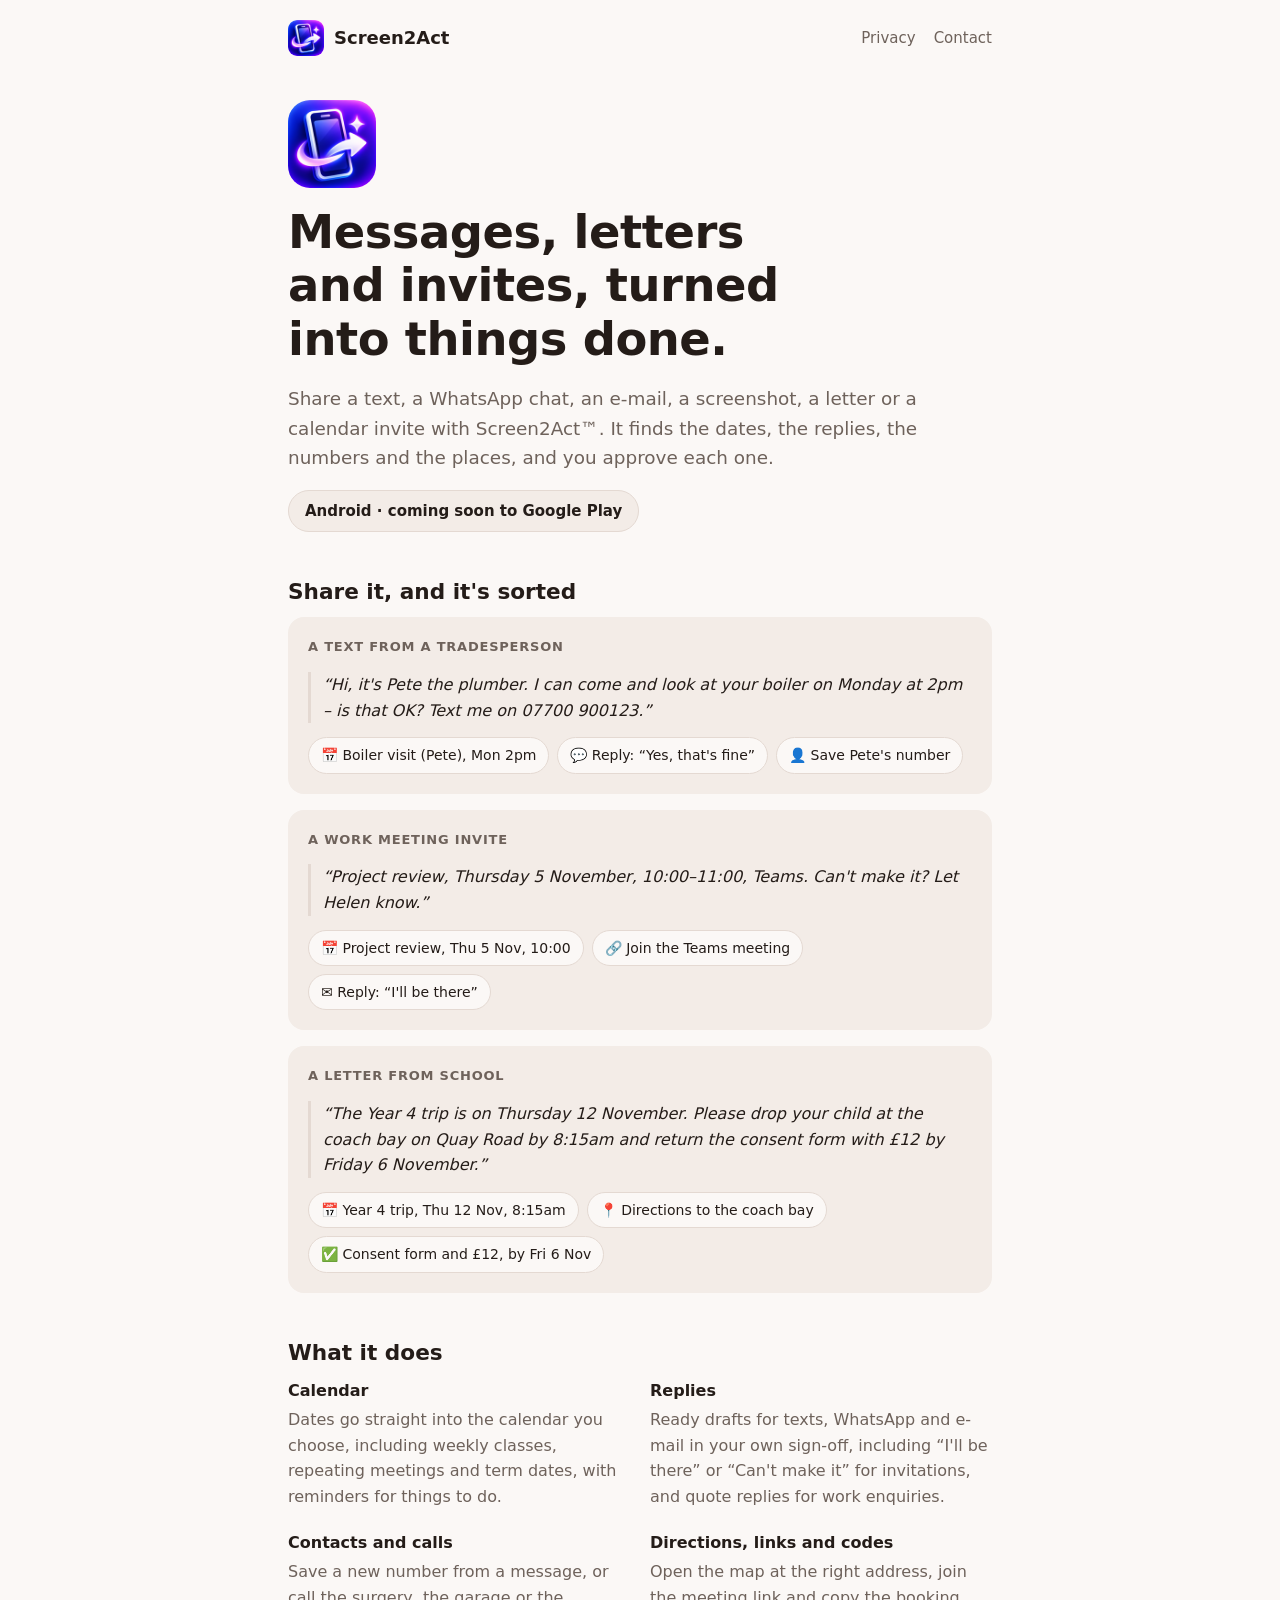
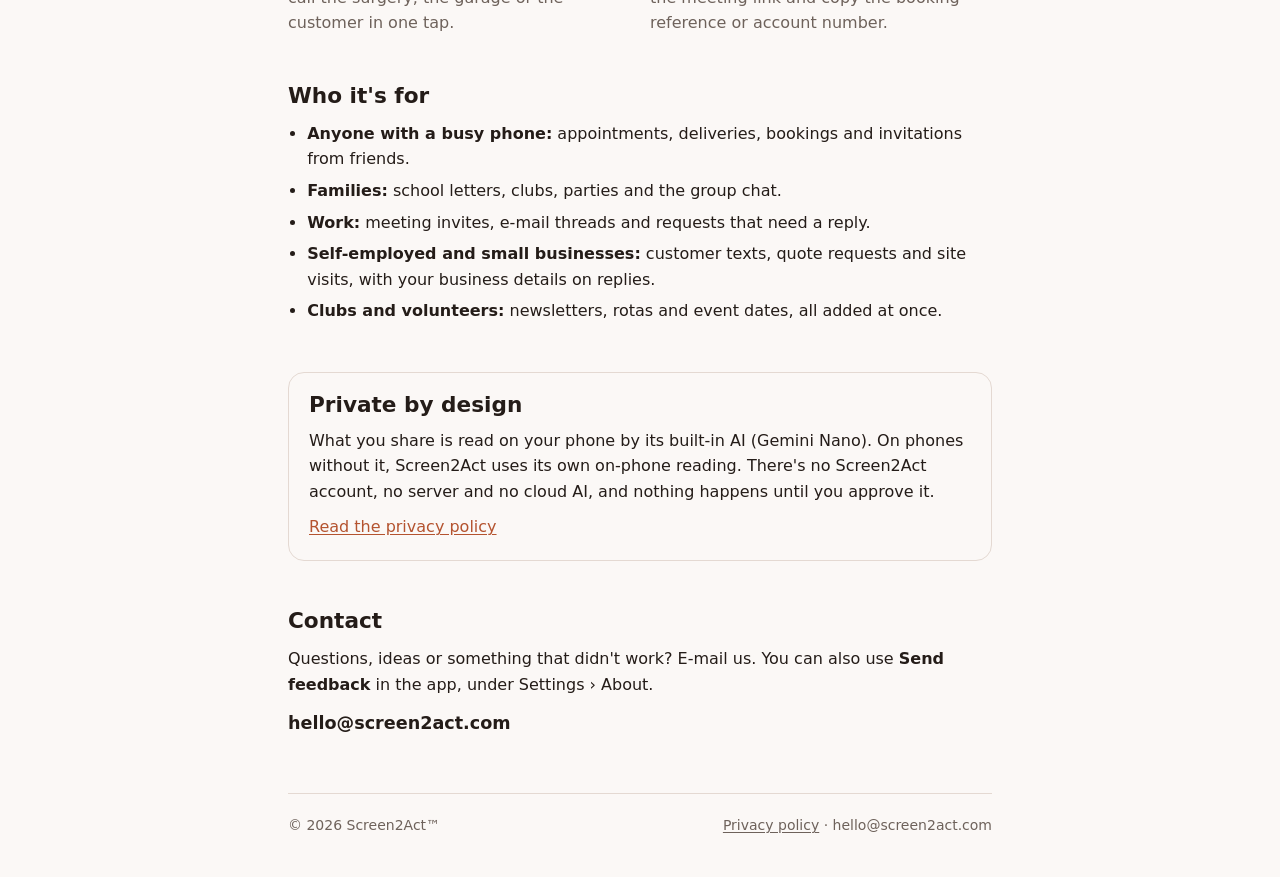
==== commit 45111f28: "Restore home page, add ™ to home and privacy pages - index.html is the home page again (an upload ha" ====
--- a/index.html
+++ b/index.html
@@ -3,8 +3,8 @@
 <head>
 <meta charset="utf-8">
 <meta name="viewport" content="width=device-width, initial-scale=1, viewport-fit=cover">
-<title>Privacy Policy · Screen2Act</title>
-<meta name="description" content="How Screen2Act handles your information: everything you share is analysed on your phone and never sent to us.">
+<title>Screen2Act</title>
+<meta name="description" content="Screen2Act turns messages, e-mails, letters, screenshots and invites into calendar dates, replies, contacts and to-dos, on your Android phone. Private by design.">
 <link rel="icon" href="/favicon.ico" sizes="any">
 <link rel="icon" type="image/png" href="/assets/favicon-32.png">
 <link rel="apple-touch-icon" href="/assets/apple-touch-icon.png">
@@ -14,105 +14,82 @@
 <div class="wrap">
   <header class="top">
     <a class="brand" href="/"><img src="/assets/logo.png" alt="" width="36" height="36">Screen2Act</a>
-    <nav><a href="/privacy/" aria-current="page">Privacy</a><a href="/#contact">Contact</a></nav>
+    <nav><a href="/privacy/">Privacy</a><a href="#contact">Contact</a></nav>
   </header>
 
   <main>
-  <header>
-        <h1>Privacy Policy</h1>
-    <p class="meta">Effective 28 October 2026 · applies to version 1.20.0 and later</p>
-  </header>
+    <section class="hero">
+      <img class="icon" src="/assets/logo.png" alt="Screen2Act app icon" width="88" height="88">
+      <h1>Messages, letters and invites, turned into things done.</h1>
+      <p class="lead">Share a text, a WhatsApp chat, an e-mail, a screenshot, a letter or a calendar invite with Screen2Act&trade;. It finds the dates, the replies, the numbers and the places, and you approve each one.</p>
+      <span class="badge">Android · coming soon to Google Play</span>
+    </section>
 
-  <div class="short">
-    <h2>In short</h2>
-    <ul>
-      <li>What you share with Screen2Act is analysed on your phone. It is never sent to us or to any cloud AI.</li>
-      <li>There is no Screen2Act account and no Screen2Act server. We cannot see your messages, files, calendar or contacts.</li>
-      <li>Google's on-phone components send Google basic diagnostics (such as phone model and app version), never your content.</li>
-      <li>You can erase everything the app has kept at any time.</li>
-    </ul>
-  </div>
+    <section aria-label="Examples">
+      <h2>Share it, and it's sorted</h2>
+      <div class="examples">
+        <div class="example">
+          <span class="from">A text from a tradesperson</span>
+          <blockquote>“Hi, it's Pete the plumber. I can come and look at your boiler on Monday at 2pm – is that OK? Text me on 07700 900123.”</blockquote>
+          <div class="chips">
+            <span class="chip">📅 Boiler visit (Pete), Mon 2pm</span>
+            <span class="chip">💬 Reply: “Yes, that's fine”</span>
+            <span class="chip">👤 Save Pete's number</span>
+          </div>
+        </div>
+        <div class="example">
+          <span class="from">A work meeting invite</span>
+          <blockquote>“Project review, Thursday 5 November, 10:00–11:00, Teams. Can't make it? Let Helen know.”</blockquote>
+          <div class="chips">
+            <span class="chip">📅 Project review, Thu 5 Nov, 10:00</span>
+            <span class="chip">🔗 Join the Teams meeting</span>
+            <span class="chip">✉️ Reply: “I'll be there”</span>
+          </div>
+        </div>
+        <div class="example">
+          <span class="from">A letter from school</span>
+          <blockquote>“The Year 4 trip is on Thursday 12 November. Please drop your child at the coach bay on Quay Road by 8:15am and return the consent form with £12 by Friday 6 November.”</blockquote>
+          <div class="chips">
+            <span class="chip">📅 Year 4 trip, Thu 12 Nov, 8:15am</span>
+            <span class="chip">📍 Directions to the coach bay</span>
+            <span class="chip">✅ Consent form and £12, by Fri 6 Nov</span>
+          </div>
+        </div>
+      </div>
+    </section>
 
-  <section>
-    <h2>Who we are</h2>
-    <p>Screen2Act&trade; is an Android app made by an independent developer in the United Kingdom ("we"). To contact us about privacy or anything else, e-mail <strong>hello@screen2act.com</strong>.</p>
-  </section>
+    <section>
+      <h2>What it does</h2>
+      <div class="features">
+        <div><h3>Calendar</h3><p>Dates go straight into the calendar you choose, including weekly classes, repeating meetings and term dates, with reminders for things to do.</p></div>
+        <div><h3>Replies</h3><p>Ready drafts for texts, WhatsApp and e-mail in your own sign-off, including “I'll be there” or “Can't make it” for invitations, and quote replies for work enquiries.</p></div>
+        <div><h3>Contacts and calls</h3><p>Save a new number from a message, or call the surgery, the garage or the customer in one tap.</p></div>
+        <div><h3>Directions, links and codes</h3><p>Open the map at the right address, join the meeting link and copy the booking reference or account number.</p></div>
+      </div>
+    </section>
 
-  <section>
-    <h2>What the app does with your content</h2>
-    <p>You give Screen2Act content by sharing it from another app, choosing a file, pasting, typing or speaking. That can include messages, e-mails, screenshots, photos, PDFs, Word documents, calendar invites, contact cards and voice notes. The app reads it and suggests actions, such as a calendar entry, a reply, a call or directions.</p>
-    <ul>
-      <li>Text in pictures and documents is read on your phone by Google ML Kit text recognition and barcode scanning.</li>
-      <li>Understanding and summarising is done on your phone by Gemini Nano, running in Android's AICore service. If Gemini Nano is not available, the app uses its own rules on the phone instead.</li>
-      <li>Speech is turned into text by your phone's on-device speech recognition.</li>
-      <li>Nothing is done until you approve it. Messages and e-mails are always drafts that open in your own apps for you to send.</li>
-    </ul>
-  </section>
+    <section>
+      <h2>Who it's for</h2>
+      <ul>
+        <li><strong>Anyone with a busy phone:</strong> appointments, deliveries, bookings and invitations from friends.</li>
+        <li><strong>Families:</strong> school letters, clubs, parties and the group chat.</li>
+        <li><strong>Work:</strong> meeting invites, e-mail threads and requests that need a reply.</li>
+        <li><strong>Self-employed and small businesses:</strong> customer texts, quote requests and site visits, with your business details on replies.</li>
+        <li><strong>Clubs and volunteers:</strong> newsletters, rotas and event dates, all added at once.</li>
+      </ul>
+    </section>
 
-  <section>
-    <h2>What is stored, and where</h2>
-    <p>Results, your inbox of saved actions and your settings (for example your name, sign-off and chosen calendar) are stored only in the app's private storage on your phone. If you turn on "Keep shared files for 7 days", copies of shared files are kept for 7 days and then deleted. Phone backups are switched off for this app, so this data is not copied to cloud backups.</p>
-    <p>Settings › Privacy &amp; data › <strong>Erase everything</strong> deletes all of it straight away. Uninstalling the app also deletes it.</p>
-  </section>
+    <section class="promise">
+      <h2>Private by design</h2>
+      <p>What you share is read on your phone by its built-in AI (Gemini Nano). On phones without it, Screen2Act uses its own on-phone reading. There's no Screen2Act account, no server and no cloud AI, and nothing happens until you approve it.</p>
+      <p><a href="/privacy/">Read the privacy policy</a></p>
+    </section>
 
-  <section>
-    <h2>When the app goes online</h2>
-    <ul>
-      <li><strong>Reading a web page.</strong> Only when you share a link and tap "Read page", the app downloads that page the way a browser would. Nothing of yours is sent with the request.</li>
-      <li><strong>Google components.</strong> Google ML Kit and AICore may download or update their on-phone models, and ML Kit sends Google diagnostics and usage data. That data covers device details (make, model, Android version), app details (package name and version), installation identifiers, performance metrics and error codes. It does not include the content you share. See <a href="https://developers.google.com/ml-kit/android-data-disclosure" rel="noopener">Google's ML Kit data disclosure</a> and <a href="https://policies.google.com/privacy" rel="noopener">Google's Privacy Policy</a>.</li>
-    </ul>
-    <p>We do not use advertising, analytics or tracking services of our own, and we do not sell or share your data.</p>
-  </section>
-
-  <section>
-    <h2>Feedback you choose to send</h2>
-    <p>The app never sends anything to us by itself. Two features prepare an e-mail in your own e-mail app, which you can read, edit or discard before sending:</p>
-    <ul>
-      <li><strong>Send feedback</strong> (Settings › About) adds your app version, phone model, Android version and whether Gemini Nano is on. If you leave "Include these counts" on, it also adds two numbers kept only on your phone: how many things you've shared and how many actions you've tapped.</li>
-      <li><strong>Send this example to the developer</strong> (under a result) adds what you shared with Screen2Act for that result (the text, or the text read from a picture or document) and what the app suggested. The app shows you exactly what will be included first, so you can remove anything private.</li>
-    </ul>
-    <p>If you send one, we receive it as an ordinary e-mail at hello@screen2act.com. We use it only to answer you and to fix and improve Screen2Act, and we delete it when it is no longer needed for that. Ask us at any time to delete an e-mail you sent.</p>
-  </section>
-
-  <section>
-    <h2>Permissions</h2>
-    <p>Each permission is requested only when you use the feature that needs it, and you can refuse it and still use the rest of the app.</p>
-    <div class="table">
-      <table>
-        <thead><tr><th>Permission</th><th>Why</th></tr></thead>
-        <tbody>
-          <tr><td>Calendar<code>READ / WRITE_CALENDAR</code></td><td>To list your calendars so you can choose one, and to add the events you confirm, including repeating events and to-do reminders. Your existing appointments are never read.</td></tr>
-          <tr><td>Microphone<code>RECORD_AUDIO</code></td><td>Only while you tap Speak, to dictate a note. Recognition happens on the phone and no recording is kept.</td></tr>
-          <tr><td>Notifications<code>POST_NOTIFICATIONS</code></td><td>To tell you when an analysis is ready and to remind you of items you scheduled in the app.</td></tr>
-          <tr><td>Alarms and reminders<code>SCHEDULE_EXACT_ALARM</code></td><td>Optional. Lets reminders you set arrive on time instead of a few minutes late.</td></tr>
-          <tr><td>Run at start-up<code>RECEIVE_BOOT_COMPLETED</code></td><td>To set your reminders again after the phone restarts.</td></tr>
-        </tbody>
-      </table>
-    </div>
-    <p>The app does not ask for access to your contacts, camera, SMS, call log, location or photos. To pick a contact it uses Android's contact picker, which hands over only the one contact you choose. Photos are taken with your own camera app, and the clipboard is read only when you tap Paste.</p>
-  </section>
-
-  <section>
-    <h2>Children</h2>
-    <p>Screen2Act is not directed at children under 13 and does not knowingly collect information from anyone.</p>
-  </section>
-
-  <section>
-    <h2>Your rights</h2>
-    <p>Apart from any e-mail you choose to send us, we hold no personal data about you. You can ask us to see or delete those e-mails at hello@screen2act.com. Data on your phone is under your control, as described above. For data Google's components collect, see Google's Privacy Policy. If you are in the UK or EU, you can complain to your data protection authority; in the UK, that is the Information Commissioner's Office.</p>
-  </section>
-
-  <section>
-    <h2>This website</h2>
-    <p>screen2act.com uses no cookies, analytics or advertising, and loads nothing from other sites. Like any website, our hosting provider, GitHub (through its GitHub Pages service), processes your IP address and browser details to deliver and protect the pages. See <a href="https://docs.github.com/en/site-policy/privacy-policies/github-general-privacy-statement" rel="noopener">GitHub's Privacy Statement</a>.</p>
-  </section>
-
-  <section>
-    <h2>Changes</h2>
-    <p>If this policy changes, the new version will be posted on this page with a new effective date. Changes that affect what happens to your content will also be shown in the app.</p>
-  </section>
-
-  
+    <section id="contact">
+      <h2>Contact</h2>
+      <p>Questions, ideas or something that didn't work? E-mail us. You can also use <strong>Send feedback</strong> in the app, under Settings › About.</p>
+      <p class="mail">hello@screen2act.com</p>
+    </section>
   </main>
 
   <footer>
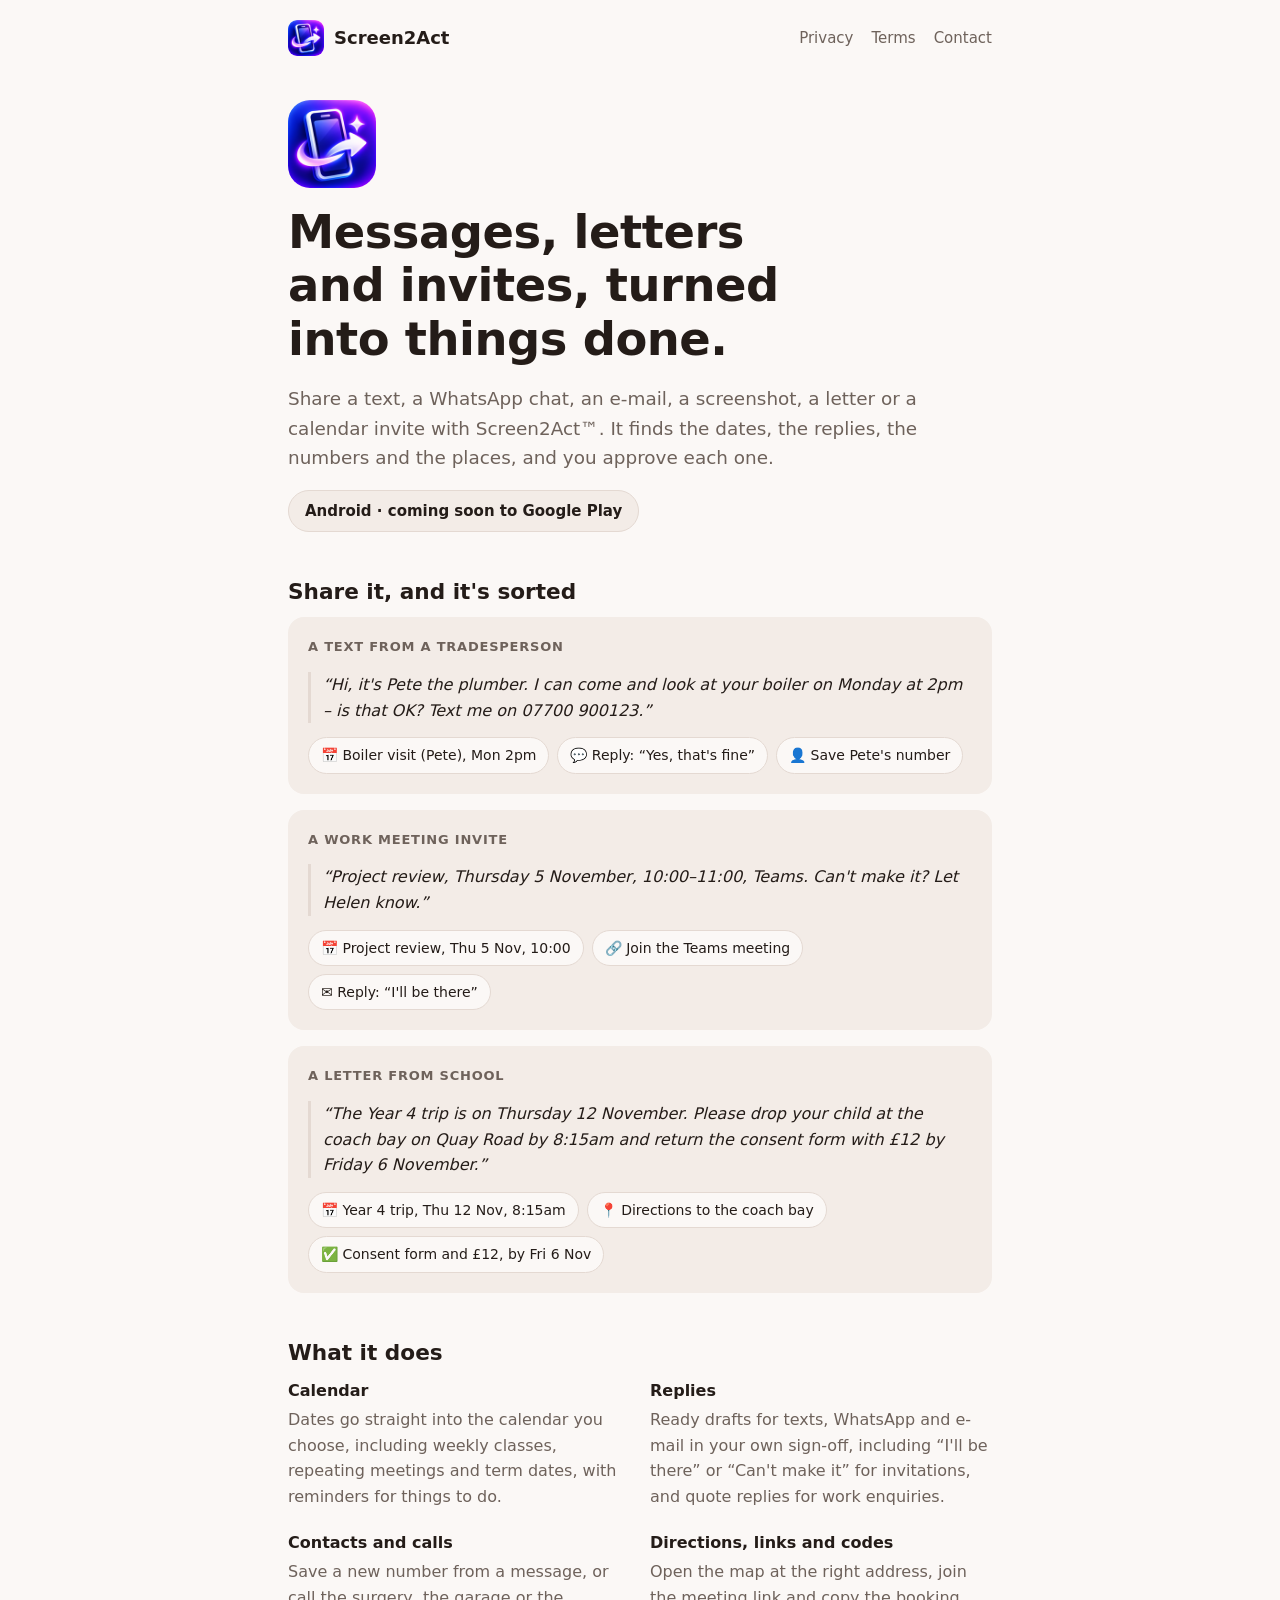
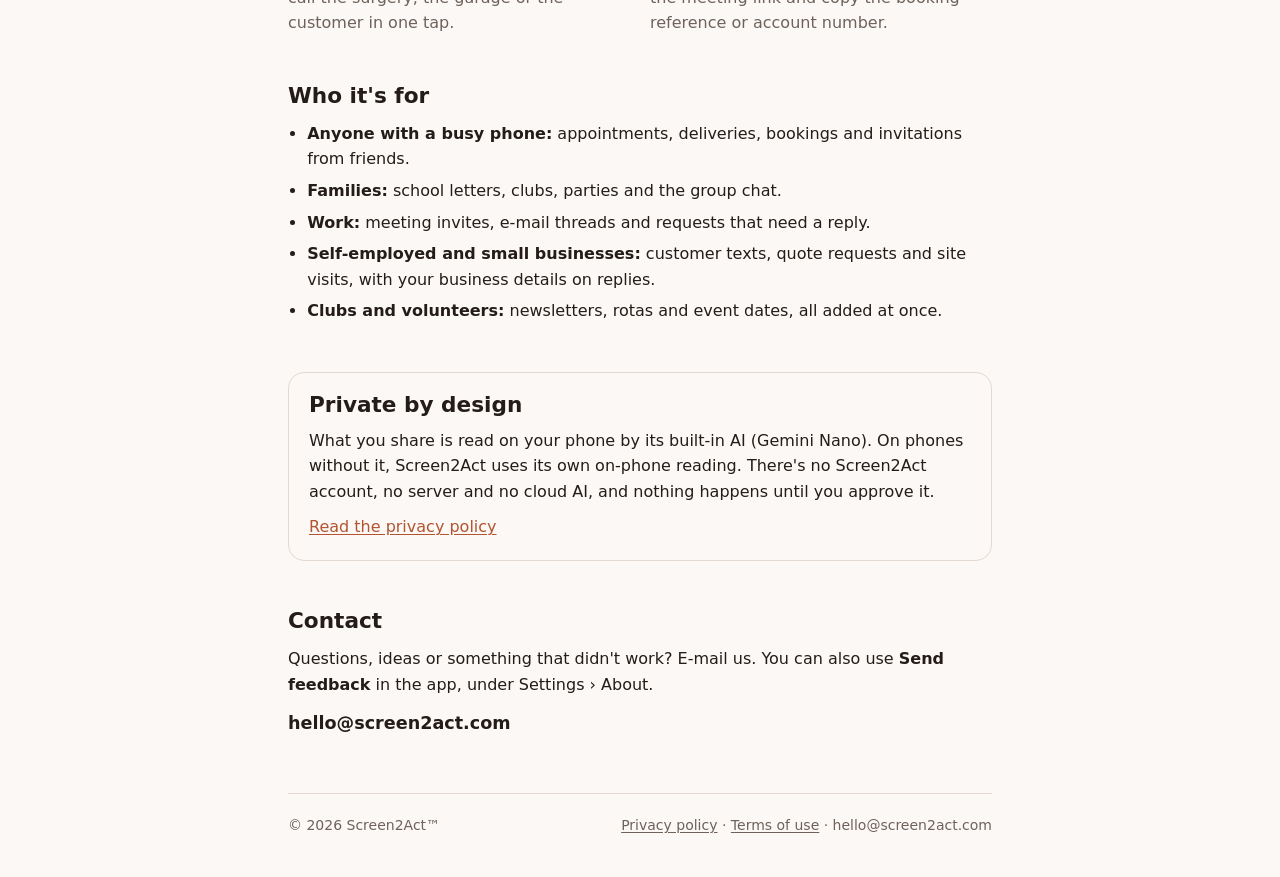
==== commit 8cb0f6eb: "Draft: privacy policy for 1.26.x and Jimmy's 9 Nov decisions; new terms page Not published: on a dra" ====
--- a/index.html
+++ b/index.html
@@ -14,7 +14,7 @@
 <div class="wrap">
   <header class="top">
     <a class="brand" href="/"><img src="/assets/logo.png" alt="" width="36" height="36">Screen2Act</a>
-    <nav><a href="/privacy/">Privacy</a><a href="#contact">Contact</a></nav>
+    <nav><a href="/privacy/">Privacy</a><a href="/terms/">Terms</a><a href="#contact">Contact</a></nav>
   </header>
 
   <main>
@@ -94,7 +94,7 @@
 
   <footer>
     <span>© 2026 Screen2Act&trade;</span>
-    <span><a href="/privacy/">Privacy policy</a> · hello@screen2act.com</span>
+    <span><a href="/privacy/">Privacy policy</a> · <a href="/terms/">Terms of use</a> · hello@screen2act.com</span>
   </footer>
 </div>
 </body>
